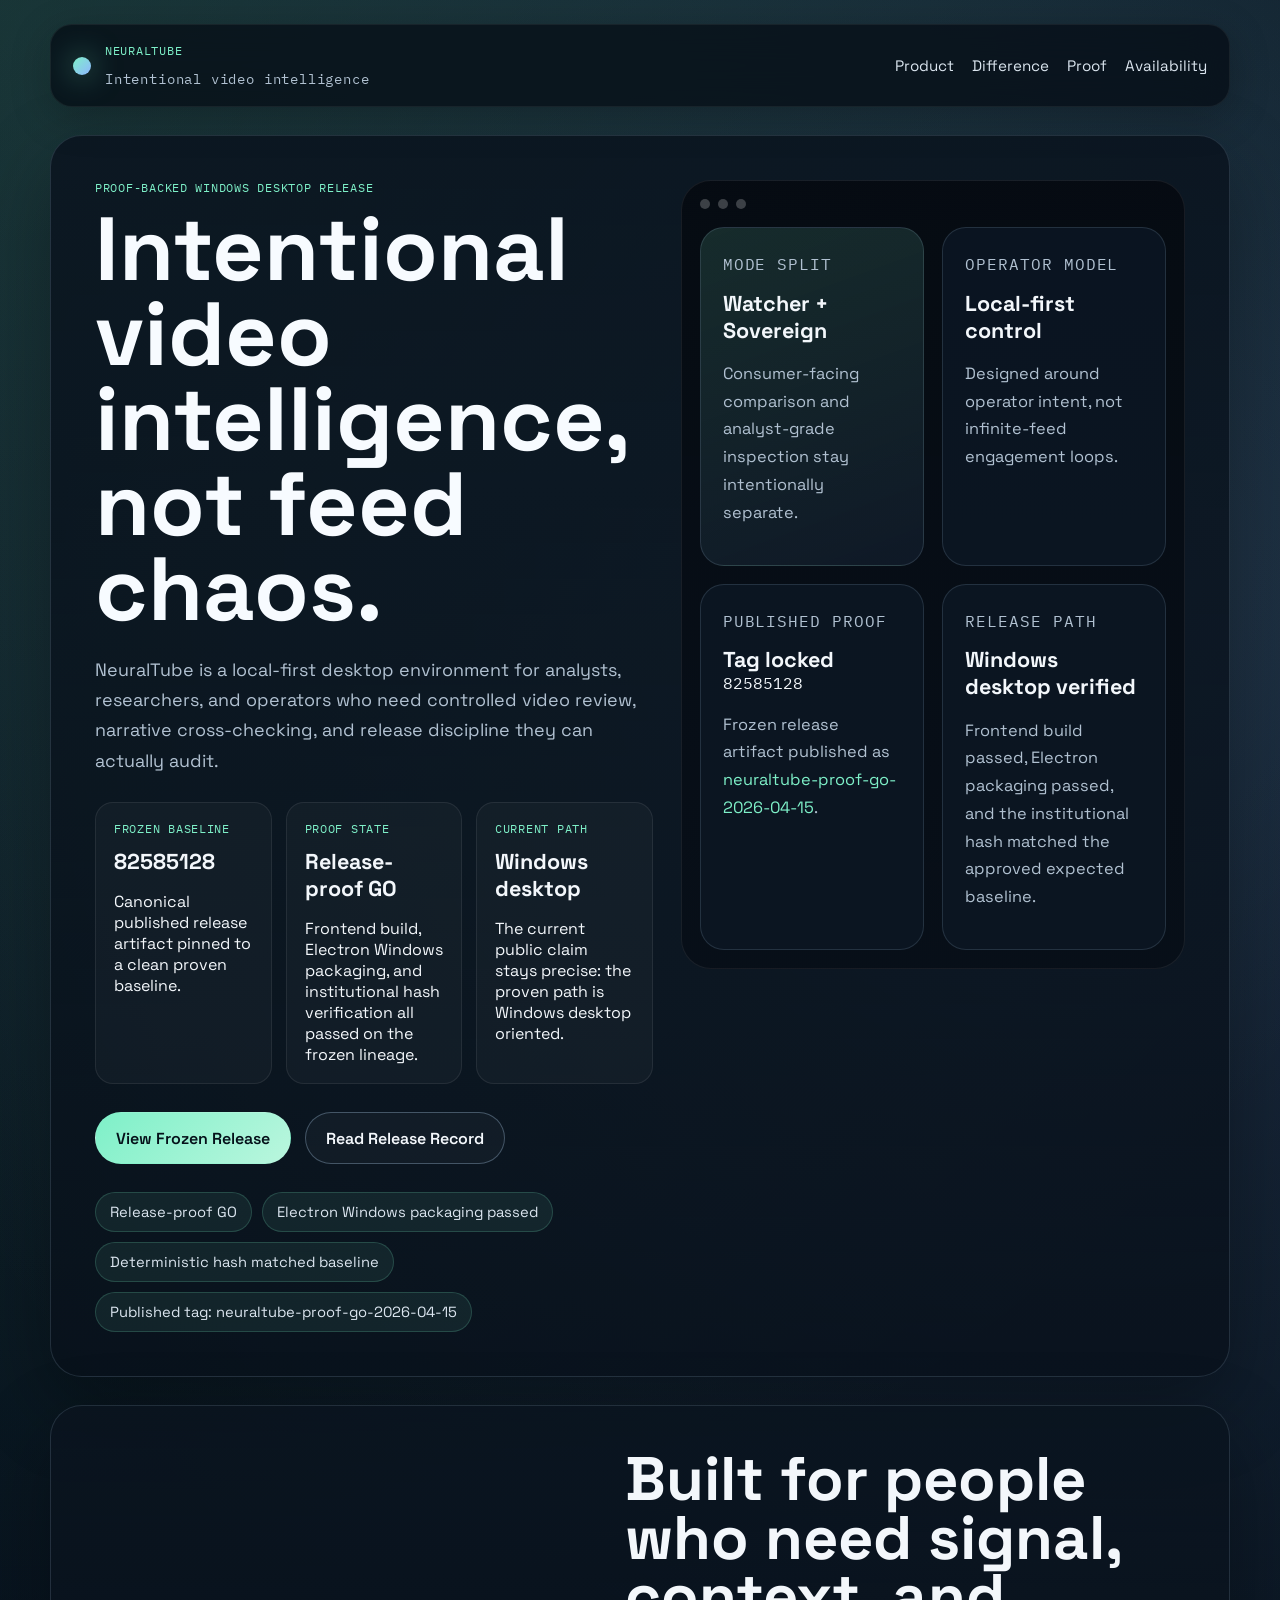
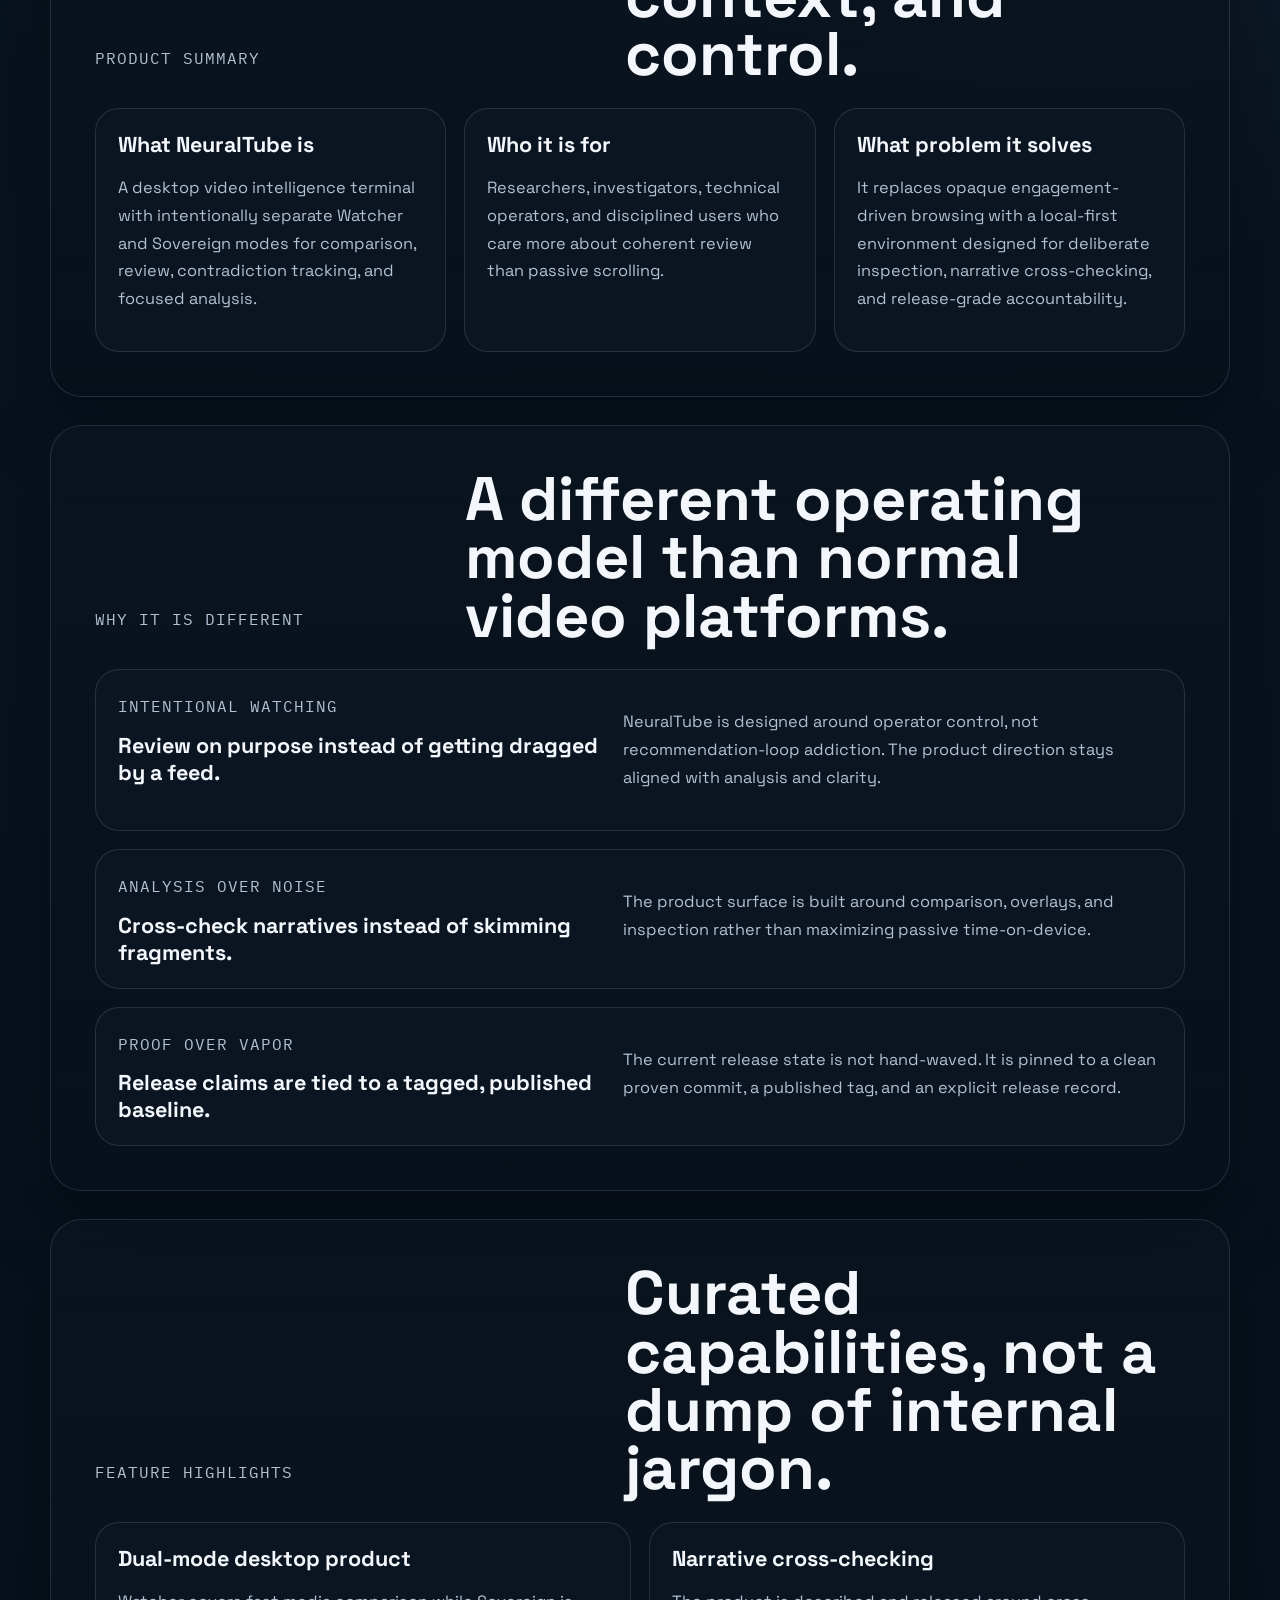
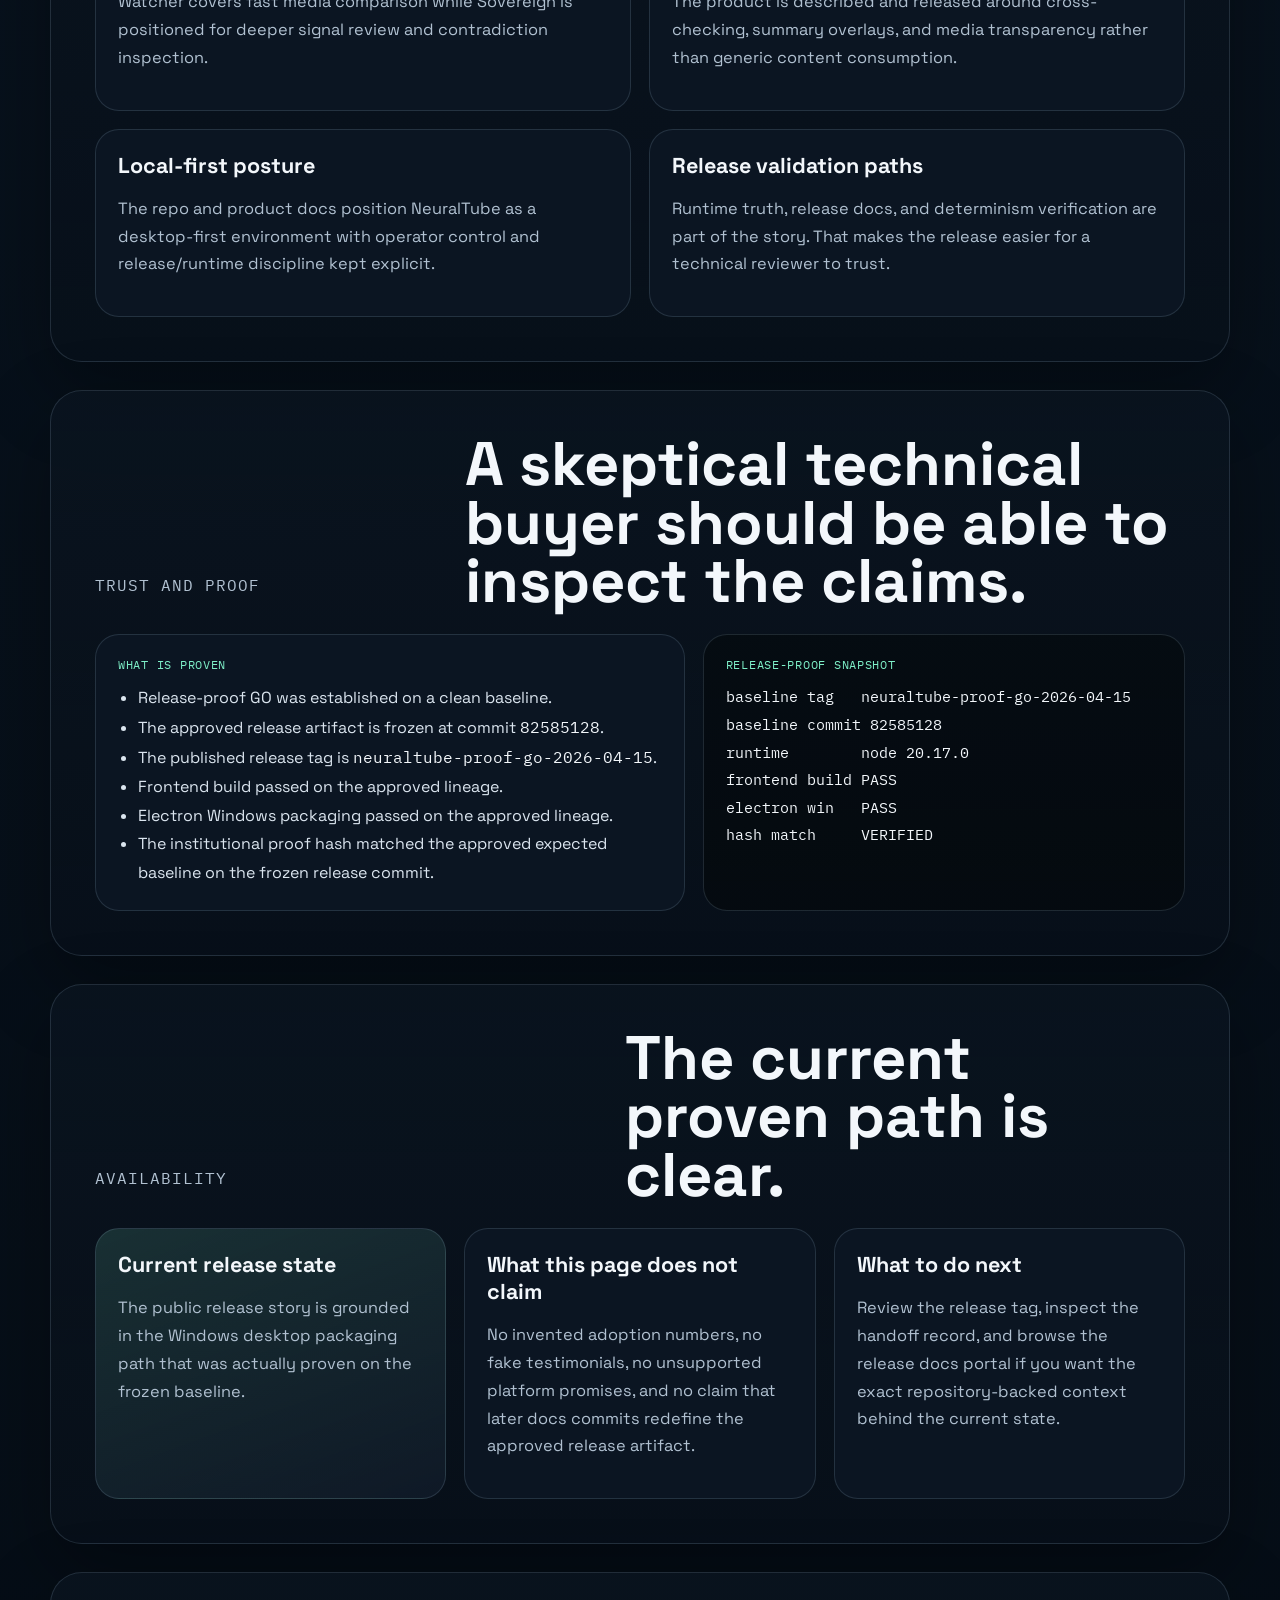
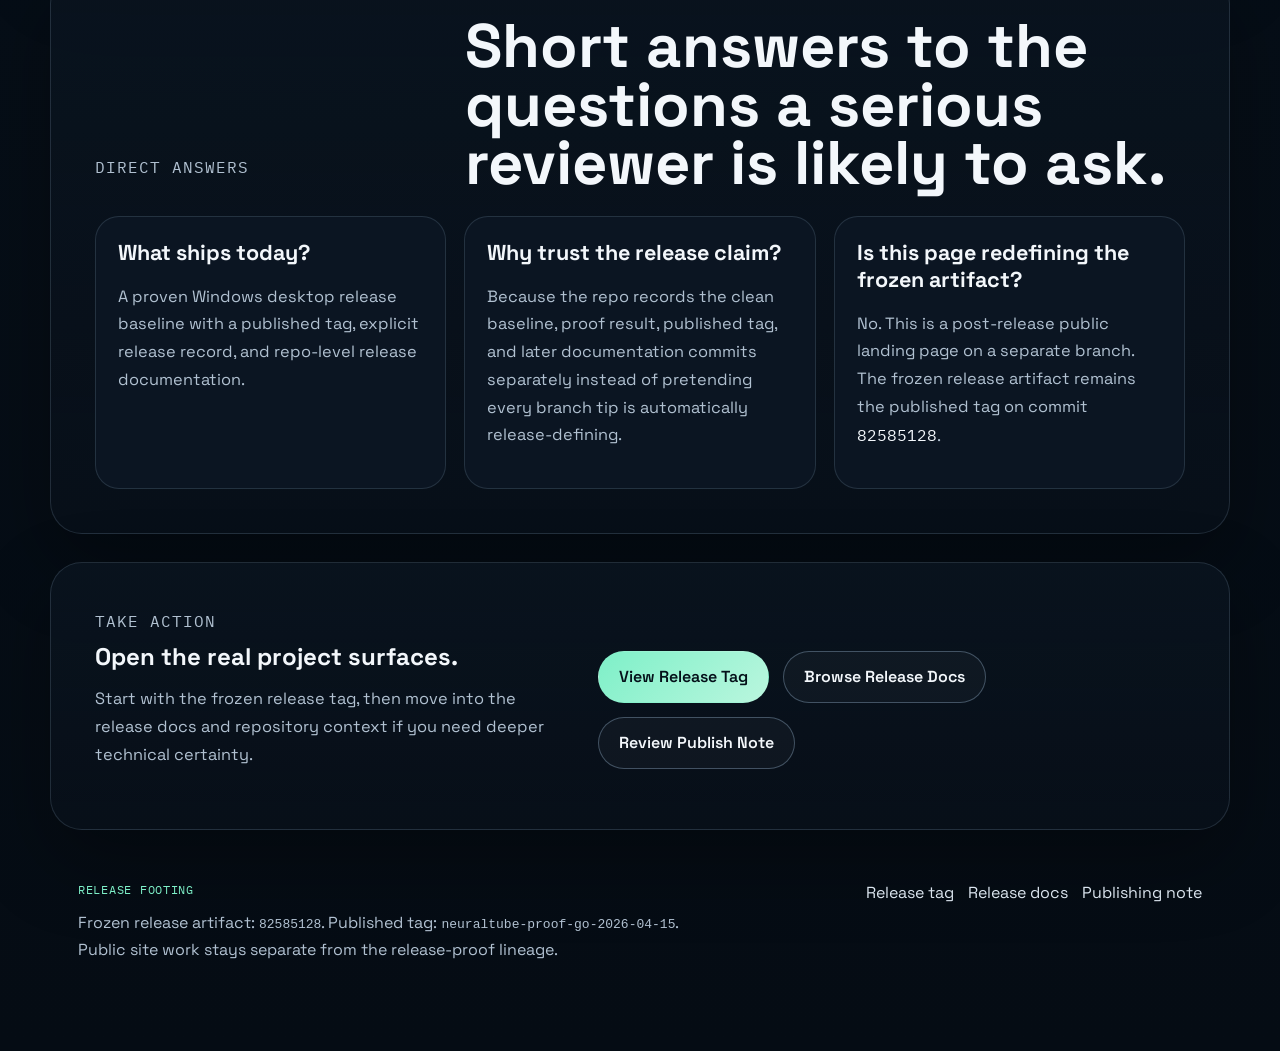
==== index.html @ 2c2fdb07 "feat: initial public landing page — NeuralTube site" ====
<!DOCTYPE html>
<html lang="en">
<head>
  <meta charset="UTF-8">
  <meta name="viewport" content="width=device-width, initial-scale=1.0">
  <title>NeuralTube | Intentional Video Intelligence</title>
  <meta name="description" content="NeuralTube is a proof-backed, local-first desktop environment for intentional video analysis, narrative cross-checking, and release discipline you can audit.">
  <meta name="theme-color" content="#08131f">
  <meta property="og:title" content="NeuralTube | Intentional Video Intelligence">
  <meta property="og:description" content="A proof-backed, local-first desktop environment for controlled video review, narrative cross-checking, and audited release discipline.">
  <meta property="og:type" content="website">
  <meta property="og:url" content="https://z3r0dayzion-install.github.io/neuraltube-site/">
  <link rel="canonical" href="https://z3r0dayzion-install.github.io/neuraltube-site/">
  <link rel="icon" href="assets/neuraltube.ico" sizes="any">
  <link rel="preconnect" href="https://fonts.googleapis.com">
  <link rel="preconnect" href="https://fonts.gstatic.com" crossorigin>
  <link href="https://fonts.googleapis.com/css2?family=IBM+Plex+Mono:wght@400;500;600&family=Space+Grotesk:wght@400;500;700&display=swap" rel="stylesheet">
  <link rel="stylesheet" href="styles/landing.css">
</head>
<body>
  <a class="skip-link" href="#main">Skip to content</a>
  <div class="site-shell">
    <header class="site-header">
      <div class="brand-lockup">
        <span class="brand-mark" aria-hidden="true"></span>
        <div>
          <p class="eyebrow">NeuralTube</p>
          <p class="brand-subline">Intentional video intelligence</p>
        </div>
      </div>
      <nav class="site-nav" aria-label="Primary">
        <a href="#product">Product</a>
        <a href="#difference">Difference</a>
        <a href="#proof">Proof</a>
        <a href="#availability">Availability</a>
      </nav>
    </header>

    <main id="main">
      <section class="hero reveal">
        <div class="hero-copy">
          <p class="eyebrow">Proof-backed Windows desktop release</p>
          <h1>Intentional video intelligence, not feed chaos.</h1>
          <p class="hero-text">
            NeuralTube is a local-first desktop environment for analysts, researchers, and operators who need controlled video review, narrative cross-checking, and release discipline they can actually audit.
          </p>
          <div class="hero-metrics" aria-label="Release baseline summary">
            <article class="metric-card">
              <p class="card-label">Frozen baseline</p>
              <h2>82585128</h2>
              <p>Canonical published release artifact pinned to a clean proven baseline.</p>
            </article>
            <article class="metric-card">
              <p class="card-label">Proof state</p>
              <h2>Release-proof GO</h2>
              <p>Frontend build, Electron Windows packaging, and institutional hash verification all passed on the frozen lineage.</p>
            </article>
            <article class="metric-card">
              <p class="card-label">Current path</p>
              <h2>Windows desktop</h2>
              <p>The current public claim stays precise: the proven path is Windows desktop oriented.</p>
            </article>
          </div>
          <div class="hero-actions">
            <a class="button button-primary" href="release-record.html#artifact">View Frozen Release</a>
            <a class="button button-secondary" href="release-record.html">Read Release Record</a>
          </div>
          <ul class="trust-strip" aria-label="Release proof highlights">
            <li>Release-proof GO</li>
            <li>Electron Windows packaging passed</li>
            <li>Deterministic hash matched baseline</li>
            <li>Published tag: neuraltube-proof-go-2026-04-15</li>
          </ul>
        </div>

        <div class="hero-panel" aria-label="Product and proof snapshot">
          <div class="panel-window">
            <div class="panel-toolbar" aria-hidden="true">
              <span></span>
              <span></span>
              <span></span>
            </div>
            <div class="panel-grid">
              <article class="signal-card signal-card-accent">
                <p class="card-label">Mode split</p>
                <h2>Watcher + Sovereign</h2>
                <p>Consumer-facing comparison and analyst-grade inspection stay intentionally separate.</p>
              </article>
              <article class="signal-card">
                <p class="card-label">Operator model</p>
                <h2>Local-first control</h2>
                <p>Designed around operator intent, not infinite-feed engagement loops.</p>
              </article>
              <article class="signal-card proof-card">
                <p class="card-label">Published proof</p>
                <h2>Tag locked</h2>
                <code>82585128</code>
                <p>Frozen release artifact published as <span>neuraltube-proof-go-2026-04-15</span>.</p>
              </article>
              <article class="signal-card">
                <p class="card-label">Release path</p>
                <h2>Windows desktop verified</h2>
                <p>Frontend build passed, Electron packaging passed, and the institutional hash matched the approved expected baseline.</p>
              </article>
            </div>
          </div>
        </div>
      </section>

      <section id="product" class="section reveal">
        <div class="section-heading">
          <p class="eyebrow">Product summary</p>
          <h2>Built for people who need signal, context, and control.</h2>
        </div>
        <div class="three-up">
          <article class="info-card">
            <h3>What NeuralTube is</h3>
            <p>A desktop video intelligence terminal with intentionally separate Watcher and Sovereign modes for comparison, review, contradiction tracking, and focused analysis.</p>
          </article>
          <article class="info-card">
            <h3>Who it is for</h3>
            <p>Researchers, investigators, technical operators, and disciplined users who care more about coherent review than passive scrolling.</p>
          </article>
          <article class="info-card">
            <h3>What problem it solves</h3>
            <p>It replaces opaque engagement-driven browsing with a local-first environment designed for deliberate inspection, narrative cross-checking, and release-grade accountability.</p>
          </article>
        </div>
      </section>

      <section id="difference" class="section contrast-section reveal">
        <div class="section-heading narrow">
          <p class="eyebrow">Why it is different</p>
          <h2>A different operating model than normal video platforms.</h2>
        </div>
        <div class="contrast-list">
          <article class="contrast-row">
            <div>
              <p class="contrast-kicker">Intentional watching</p>
              <h3>Review on purpose instead of getting dragged by a feed.</h3>
            </div>
            <p>NeuralTube is designed around operator control, not recommendation-loop addiction. The product direction stays aligned with analysis and clarity.</p>
          </article>
          <article class="contrast-row">
            <div>
              <p class="contrast-kicker">Analysis over noise</p>
              <h3>Cross-check narratives instead of skimming fragments.</h3>
            </div>
            <p>The product surface is built around comparison, overlays, and inspection rather than maximizing passive time-on-device.</p>
          </article>
          <article class="contrast-row">
            <div>
              <p class="contrast-kicker">Proof over vapor</p>
              <h3>Release claims are tied to a tagged, published baseline.</h3>
            </div>
            <p>The current release state is not hand-waved. It is pinned to a clean proven commit, a published tag, and an explicit release record.</p>
          </article>
        </div>
      </section>

      <section class="section reveal">
        <div class="section-heading">
          <p class="eyebrow">Feature highlights</p>
          <h2>Curated capabilities, not a dump of internal jargon.</h2>
        </div>
        <div class="feature-grid">
          <article class="feature-card">
            <h3>Dual-mode desktop product</h3>
            <p>Watcher covers fast media comparison while Sovereign is positioned for deeper signal review and contradiction inspection.</p>
          </article>
          <article class="feature-card">
            <h3>Narrative cross-checking</h3>
            <p>The product is described and released around cross-checking, summary overlays, and media transparency rather than generic content consumption.</p>
          </article>
          <article class="feature-card">
            <h3>Local-first posture</h3>
            <p>The repo and product docs position NeuralTube as a desktop-first environment with operator control and release/runtime discipline kept explicit.</p>
          </article>
          <article class="feature-card">
            <h3>Release validation paths</h3>
            <p>Runtime truth, release docs, and determinism verification are part of the story. That makes the release easier for a technical reviewer to trust.</p>
          </article>
        </div>
      </section>

      <section id="proof" class="section proof-section reveal">
        <div class="section-heading narrow">
          <p class="eyebrow">Trust and proof</p>
          <h2>A skeptical technical buyer should be able to inspect the claims.</h2>
        </div>
        <div class="proof-layout">
          <article class="proof-panel">
            <p class="card-label">What is proven</p>
            <ul class="proof-list">
              <li>Release-proof GO was established on a clean baseline.</li>
              <li>The approved release artifact is frozen at commit <code>82585128</code>.</li>
              <li>The published release tag is <code>neuraltube-proof-go-2026-04-15</code>.</li>
              <li>Frontend build passed on the approved lineage.</li>
              <li>Electron Windows packaging passed on the approved lineage.</li>
              <li>The institutional proof hash matched the approved expected baseline on the frozen release commit.</li>
            </ul>
          </article>
          <article class="proof-terminal" aria-label="Proof summary terminal">
            <p class="terminal-title">release-proof snapshot</p>
            <pre><code>baseline tag   neuraltube-proof-go-2026-04-15
baseline commit 82585128
runtime        node 20.17.0
frontend build PASS
electron win   PASS
hash match     VERIFIED</code></pre>
          </article>
        </div>
      </section>

      <section id="availability" class="section availability-section reveal">
        <div class="section-heading">
          <p class="eyebrow">Availability</p>
          <h2>The current proven path is clear.</h2>
        </div>
        <div class="availability-grid">
          <article class="availability-card availability-card-primary">
            <h3>Current release state</h3>
            <p>The public release story is grounded in the Windows desktop packaging path that was actually proven on the frozen baseline.</p>
          </article>
          <article class="availability-card">
            <h3>What this page does not claim</h3>
            <p>No invented adoption numbers, no fake testimonials, no unsupported platform promises, and no claim that later docs commits redefine the approved release artifact.</p>
          </article>
          <article class="availability-card">
            <h3>What to do next</h3>
            <p>Review the release tag, inspect the handoff record, and browse the release docs portal if you want the exact repository-backed context behind the current state.</p>
          </article>
        </div>
      </section>

      <section class="section faq-section reveal">
        <div class="section-heading narrow">
          <p class="eyebrow">Direct answers</p>
          <h2>Short answers to the questions a serious reviewer is likely to ask.</h2>
        </div>
        <div class="faq-list">
          <article class="faq-item">
            <h3>What ships today?</h3>
            <p>A proven Windows desktop release baseline with a published tag, explicit release record, and repo-level release documentation.</p>
          </article>
          <article class="faq-item">
            <h3>Why trust the release claim?</h3>
            <p>Because the repo records the clean baseline, proof result, published tag, and later documentation commits separately instead of pretending every branch tip is automatically release-defining.</p>
          </article>
          <article class="faq-item">
            <h3>Is this page redefining the frozen artifact?</h3>
            <p>No. This is a post-release public landing page on a separate branch. The frozen release artifact remains the published tag on commit <code>82585128</code>.</p>
          </article>
        </div>
      </section>

      <section class="section cta-section reveal">
        <div>
          <p class="eyebrow">Take action</p>
          <h2>Open the real project surfaces.</h2>
          <p>Start with the frozen release tag, then move into the release docs and repository context if you need deeper technical certainty.</p>
        </div>
        <div class="cta-actions">
          <a class="button button-primary" href="release-record.html#tag">View Release Tag</a>
          <a class="button button-secondary" href="release-portal.html">Browse Release Docs</a>
            <a class="button button-secondary" href="PUBLISHING.md">Review Publish Note</a>
        </div>
      </section>
    </main>

    <footer class="page-footer reveal">
      <div>
        <p class="eyebrow">Release footing</p>
        <p class="footer-copy">Frozen release artifact: <code>82585128</code>. Published tag: <code>neuraltube-proof-go-2026-04-15</code>. Public site work stays separate from the release-proof lineage.</p>
      </div>
      <div class="footer-links" aria-label="Footer links">
        <a href="release-record.html#tag">Release tag</a>
        <a href="release-portal.html">Release docs</a>
          <a href="PUBLISHING.md">Publishing note</a>
      </div>
    </footer>
  </div>

  <script src="scripts/landing.js"></script>
</body>
</html>
---- styles/landing.css ----
:root {
  color-scheme: dark;
  --bg: #07111a;
  --bg-elevated: rgba(10, 20, 31, 0.78);
  --bg-strong: #0f1b29;
  --card: rgba(12, 23, 36, 0.84);
  --card-strong: rgba(18, 30, 46, 0.94);
  --line: rgba(165, 196, 224, 0.16);
  --line-strong: rgba(165, 196, 224, 0.34);
  --text: #f3f7fb;
  --muted: #b1c1d1;
  --soft: #dbe5ef;
  --accent: #7ef0c8;
  --accent-strong: #8fb6ff;
  --danger: #f7a37f;
  --shadow: 0 30px 80px rgba(0, 0, 0, 0.32);
  --radius-xl: 32px;
  --radius-lg: 24px;
  --radius-md: 18px;
  --content-width: 1180px;
}

* {
  box-sizing: border-box;
}

html {
  scroll-behavior: smooth;
}

body {
  margin: 0;
  min-width: 320px;
  font-family: "Space Grotesk", "Segoe UI", sans-serif;
  background:
    radial-gradient(circle at top left, rgba(126, 240, 200, 0.16), transparent 28%),
    radial-gradient(circle at 85% 10%, rgba(143, 182, 255, 0.18), transparent 24%),
    linear-gradient(180deg, #041019 0%, #08131f 35%, #050c14 100%);
  color: var(--text);
}

a {
  color: inherit;
}

.skip-link {
  position: absolute;
  left: 16px;
  top: -48px;
  z-index: 100;
  padding: 12px 16px;
  border-radius: 12px;
  background: var(--accent);
  color: #031015;
  text-decoration: none;
  transition: top 0.2s ease;
}

.skip-link:focus {
  top: 16px;
}

.site-shell {
  width: min(var(--content-width), calc(100% - 32px));
  margin: 0 auto;
  padding: 24px 0 80px;
}

.site-header {
  position: sticky;
  top: 12px;
  z-index: 20;
  display: flex;
  align-items: center;
  justify-content: space-between;
  gap: 20px;
  margin-bottom: 28px;
  padding: 18px 22px;
  background: rgba(5, 12, 20, 0.72);
  border: 1px solid rgba(255, 255, 255, 0.06);
  border-radius: 22px;
  backdrop-filter: blur(18px);
  box-shadow: 0 10px 40px rgba(0, 0, 0, 0.24);
}

.brand-lockup {
  display: flex;
  align-items: center;
  gap: 14px;
}

.brand-mark {
  width: 18px;
  height: 18px;
  border-radius: 50%;
  background: linear-gradient(135deg, var(--accent), var(--accent-strong));
  box-shadow: 0 0 30px rgba(126, 240, 200, 0.55);
}

.brand-subline,
.eyebrow,
.card-label,
.contrast-kicker,
.terminal-title {
  font-family: "IBM Plex Mono", Consolas, monospace;
  letter-spacing: 0.06em;
}

.eyebrow,
.card-label,
.contrast-kicker,
.terminal-title {
  margin: 0 0 12px;
  font-size: 0.76rem;
  text-transform: uppercase;
  color: var(--accent);
}

.brand-subline {
  margin: 4px 0 0;
  color: var(--muted);
  font-size: 0.85rem;
}

.site-nav {
  display: flex;
  flex-wrap: wrap;
  gap: 18px;
}

.site-nav a {
  color: var(--soft);
  text-decoration: none;
  font-size: 0.95rem;
}

.site-nav a:hover,
.site-nav a:focus-visible,
.button:hover,
.button:focus-visible {
  opacity: 0.92;
}

.hero,
.section {
  margin-bottom: 28px;
  padding: clamp(28px, 4vw, 44px);
  border: 1px solid var(--line);
  border-radius: var(--radius-xl);
  background: linear-gradient(180deg, rgba(10, 20, 31, 0.88), rgba(8, 16, 26, 0.74));
  box-shadow: var(--shadow);
}

.hero {
  display: grid;
  grid-template-columns: 1.05fr 0.95fr;
  gap: 28px;
  align-items: center;
}

.hero h1,
.section h2 {
  margin: 0;
  line-height: 0.95;
}

.hero h1 {
  max-width: 10ch;
  font-size: clamp(3.2rem, 7vw, 6rem);
  color: #f7fbff;
}

.hero-text,
.section-heading p,
.info-card p,
.feature-card p,
.contrast-row p,
.availability-card p,
.faq-item p,
.signal-card p,
.cta-section p {
  color: var(--muted);
  line-height: 1.7;
  font-size: 1.02rem;
}

.hero-text {
  max-width: 58ch;
  margin: 22px 0 0;
  font-size: 1.12rem;
}

.hero-metrics {
  display: grid;
  grid-template-columns: repeat(3, minmax(0, 1fr));
  gap: 14px;
  margin-top: 26px;
}

.metric-card {
  padding: 18px;
  border: 1px solid rgba(255, 255, 255, 0.08);
  border-radius: var(--radius-md);
  background: rgba(255, 255, 255, 0.03);
}

.metric-card h2 {
  margin: 0;
  font-size: 1.35rem;
}

.metric-card p:last-child {
  margin-bottom: 0;
}

.hero-actions,
.cta-actions {
  display: flex;
  flex-wrap: wrap;
  gap: 14px;
  margin-top: 28px;
}

.button {
  display: inline-flex;
  align-items: center;
  justify-content: center;
  min-height: 52px;
  padding: 0 20px;
  border-radius: 999px;
  border: 1px solid transparent;
  font-weight: 600;
  text-decoration: none;
  transition: transform 0.2s ease, opacity 0.2s ease, border-color 0.2s ease;
}

.button:hover,
.button:focus-visible {
  transform: translateY(-1px);
}

.button-primary {
  background: linear-gradient(135deg, var(--accent), #baf6de);
  color: #041019;
}

.button-secondary {
  border-color: var(--line-strong);
  background: rgba(255, 255, 255, 0.03);
  color: var(--text);
}

.trust-strip {
  display: flex;
  flex-wrap: wrap;
  gap: 10px;
  margin: 28px 0 0;
  padding: 0;
  list-style: none;
}

.trust-strip li {
  padding: 10px 14px;
  border: 1px solid rgba(126, 240, 200, 0.18);
  border-radius: 999px;
  background: rgba(126, 240, 200, 0.08);
  color: var(--soft);
  font-size: 0.92rem;
}

.hero-panel {
  align-self: start;
}

.panel-window {
  padding: 18px;
  border: 1px solid rgba(255, 255, 255, 0.07);
  border-radius: 30px;
  background: linear-gradient(180deg, rgba(6, 11, 18, 0.96), rgba(8, 15, 24, 0.92));
}

.panel-toolbar {
  display: flex;
  gap: 8px;
  margin-bottom: 18px;
}

.panel-toolbar span {
  width: 10px;
  height: 10px;
  border-radius: 50%;
  background: rgba(255, 255, 255, 0.22);
}

.panel-grid,
.three-up,
.feature-grid,
.availability-grid,
.faq-list {
  display: grid;
  gap: 18px;
}

.panel-grid {
  grid-template-columns: repeat(2, minmax(0, 1fr));
}

.signal-card,
.info-card,
.feature-card,
.availability-card,
.faq-item,
.proof-panel,
.proof-terminal,
.contrast-row {
  padding: 22px;
  border-radius: var(--radius-lg);
  border: 1px solid var(--line);
  background: var(--card);
}

.signal-card-accent,
.availability-card-primary {
  background: linear-gradient(160deg, rgba(126, 240, 200, 0.14), rgba(16, 26, 40, 0.92));
}

.signal-card h2,
.section h3,
.faq-item h3 {
  margin: 0;
  font-size: 1.35rem;
}

.signal-card code,
.proof-terminal code,
.proof-list code,
.faq-item code {
  font-family: "IBM Plex Mono", Consolas, monospace;
  color: var(--text);
}

.proof-card span {
  color: var(--accent);
}

.section-heading {
  display: flex;
  align-items: end;
  justify-content: space-between;
  gap: 18px;
  margin-bottom: 24px;
}

.section-heading h2 {
  max-width: 14ch;
  font-size: clamp(2.1rem, 4.8vw, 4rem);
}

.section-heading.narrow h2 {
  max-width: 18ch;
}

.three-up,
.availability-grid,
.faq-list {
  grid-template-columns: repeat(3, minmax(0, 1fr));
}

.feature-grid {
  grid-template-columns: repeat(2, minmax(0, 1fr));
}

.contrast-list,
.proof-layout {
  display: grid;
  gap: 18px;
}

.contrast-row {
  display: grid;
  grid-template-columns: 0.95fr 1.05fr;
  gap: 18px;
  align-items: start;
}

.proof-layout {
  grid-template-columns: 1.1fr 0.9fr;
}

.proof-list {
  margin: 0;
  padding-left: 20px;
  color: var(--soft);
  line-height: 1.8;
}

.proof-terminal {
  background: linear-gradient(180deg, rgba(5, 12, 18, 0.98), rgba(5, 10, 15, 0.92));
}

.proof-terminal pre {
  margin: 0;
  overflow: auto;
  font-size: 0.94rem;
  line-height: 1.7;
  color: #daf5ea;
}

.cta-section {
  display: grid;
  grid-template-columns: 0.9fr 1.1fr;
  gap: 22px;
  align-items: center;
}

.page-footer {
  display: grid;
  grid-template-columns: 1.15fr 0.85fr;
  gap: 18px;
  padding: 24px 28px 8px;
}

.footer-copy {
  margin: 0;
  color: var(--muted);
  line-height: 1.7;
}

.footer-links {
  display: flex;
  flex-wrap: wrap;
  justify-content: flex-end;
  gap: 14px;
}

.footer-links a {
  color: var(--soft);
  text-decoration: none;
}

.reveal {
  opacity: 0;
  transform: translateY(26px);
  transition: opacity 0.7s ease, transform 0.7s ease;
}

.reveal.is-visible {
  opacity: 1;
  transform: translateY(0);
}

@media (max-width: 1080px) {
  .hero,
  .proof-layout,
  .cta-section,
  .page-footer,
  .contrast-row,
  .section-heading {
    grid-template-columns: 1fr;
  }

  .section-heading {
    align-items: start;
  }

  .section-heading h2,
  .hero h1 {
    max-width: none;
  }
}

@media (max-width: 820px) {
  .site-shell {
    width: min(var(--content-width), calc(100% - 20px));
    padding-top: 12px;
  }

  .site-header {
    position: static;
    flex-direction: column;
    align-items: flex-start;
  }

  .site-nav {
    gap: 14px;
  }

  .panel-grid,
  .hero-metrics,
  .three-up,
  .feature-grid,
  .availability-grid,
  .faq-list {
    grid-template-columns: 1fr;
  }

  .hero,
  .section {
    padding: 24px;
  }

  .hero h1 {
    font-size: clamp(2.7rem, 14vw, 4.5rem);
  }

  .footer-links {
    justify-content: flex-start;
  }
}

@media (prefers-reduced-motion: reduce) {
  html {
    scroll-behavior: auto;
  }

  .reveal,
  .button,
  .skip-link {
    transition: none;
  }

  .reveal {
    opacity: 1;
    transform: none;
  }
}
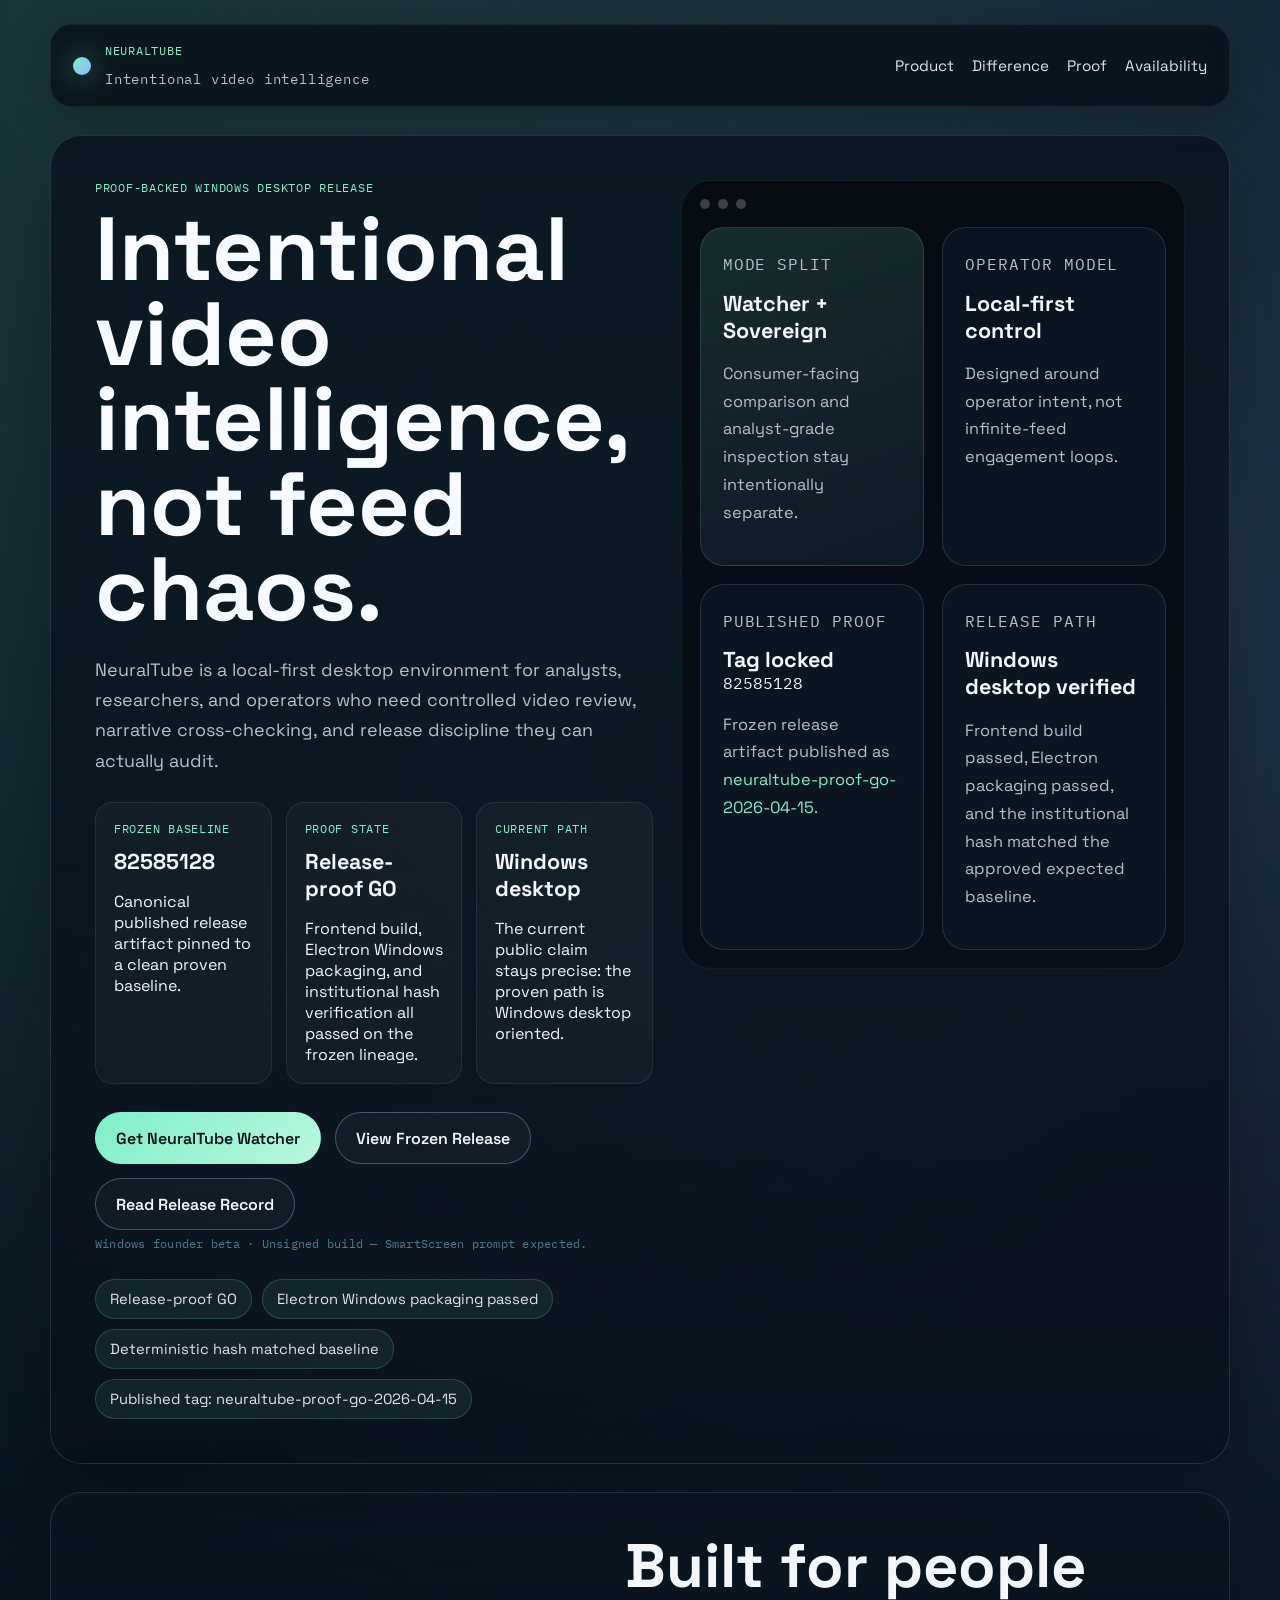
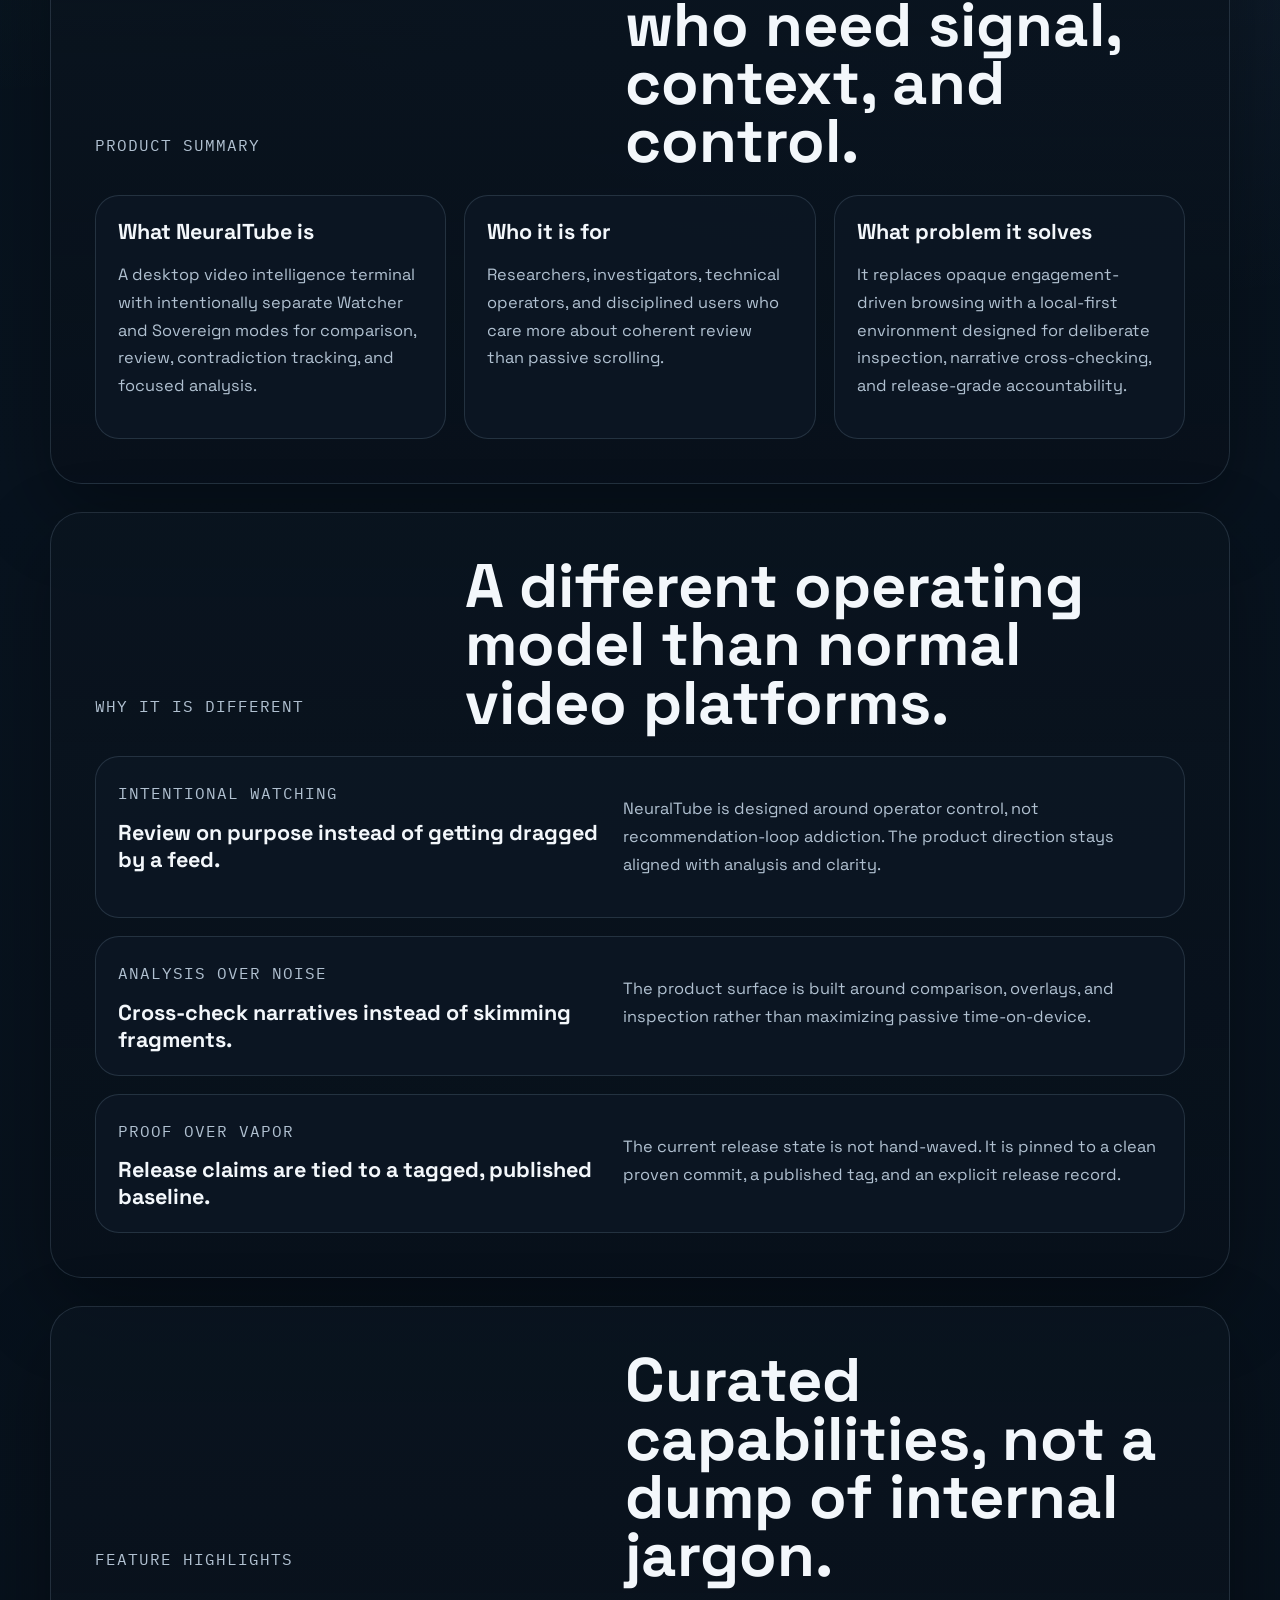
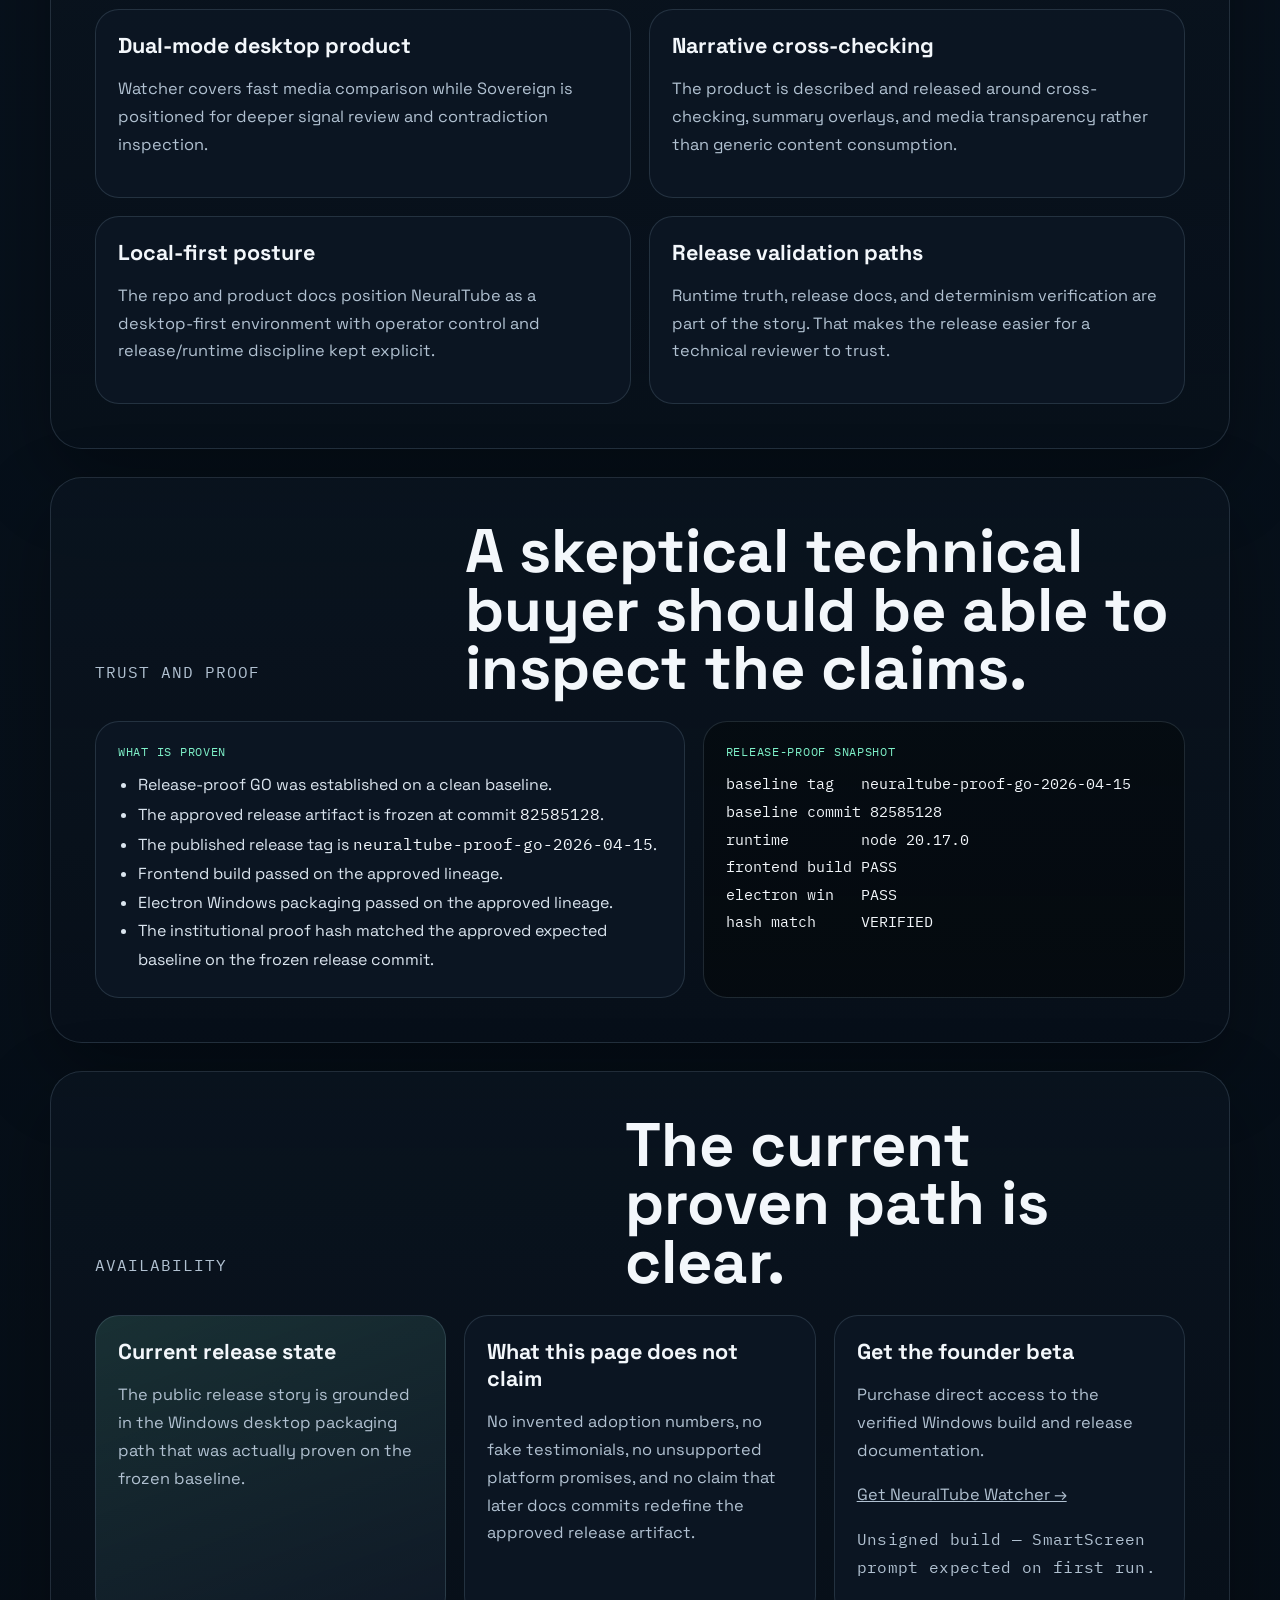
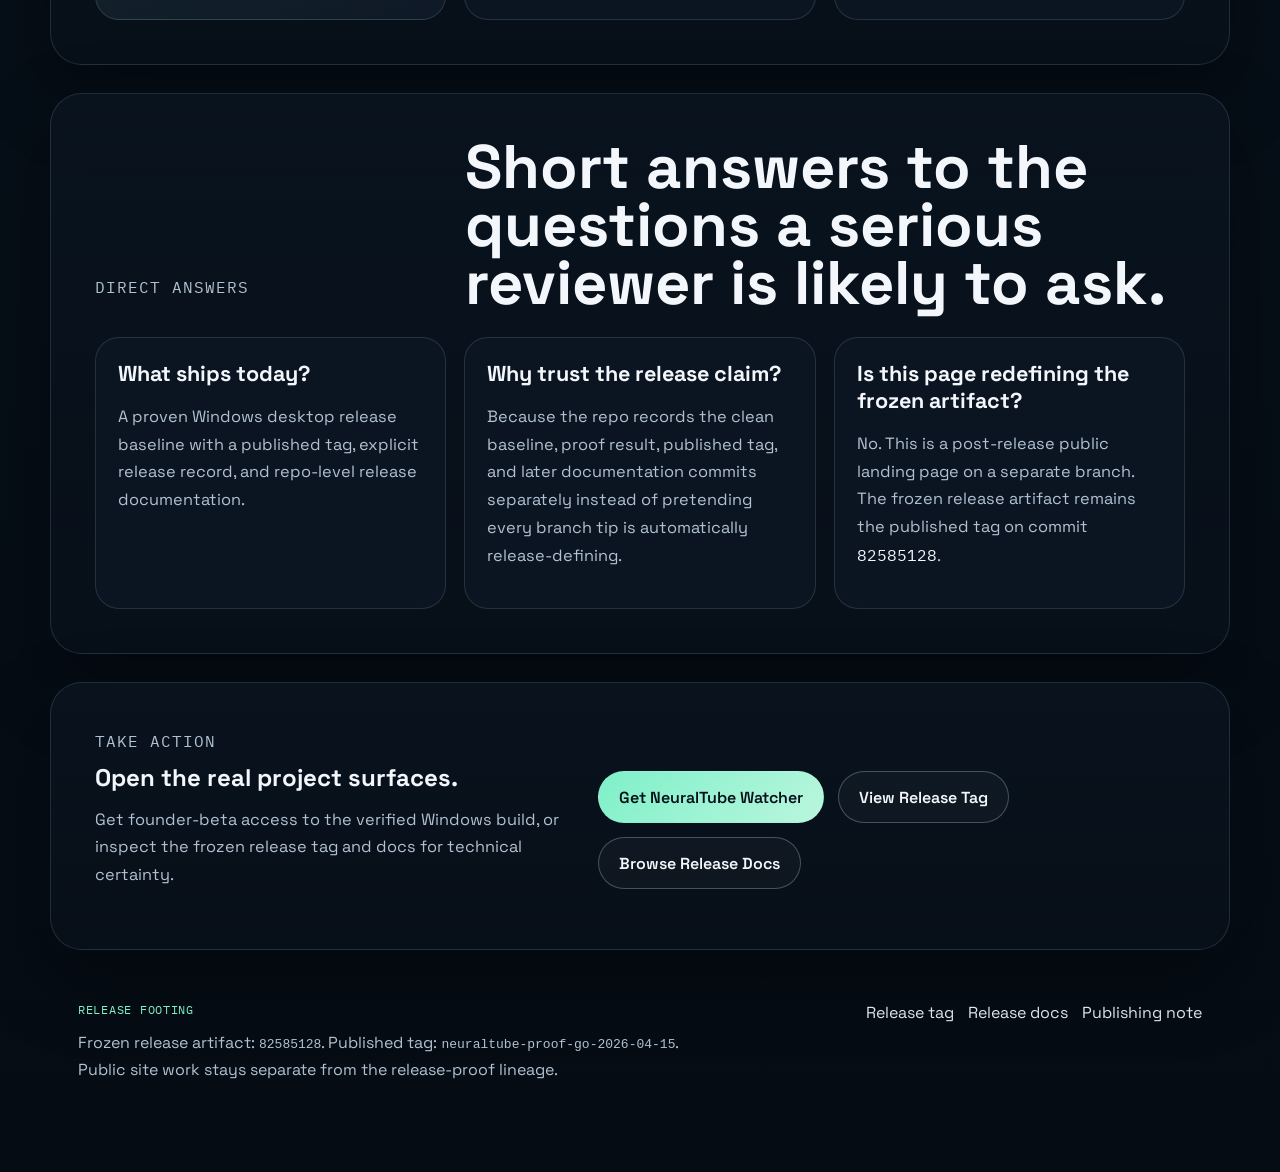
==== commit ff19b3d6: "feat: OG image, Gumroad buy CTA, og:image on all pages" ====
--- a/index.html
+++ b/index.html
@@ -10,6 +10,7 @@
   <meta property="og:description" content="A proof-backed, local-first desktop environment for controlled video review, narrative cross-checking, and audited release discipline.">
   <meta property="og:type" content="website">
   <meta property="og:url" content="https://z3r0dayzion-install.github.io/neuraltube-site/">
+  <meta property="og:image" content="https://z3r0dayzion-install.github.io/neuraltube-site/assets/og-image.png">
   <link rel="canonical" href="https://z3r0dayzion-install.github.io/neuraltube-site/">
   <link rel="icon" href="assets/neuraltube.ico" sizes="any">
   <link rel="preconnect" href="https://fonts.googleapis.com">
@@ -62,9 +63,11 @@
             </article>
           </div>
           <div class="hero-actions">
-            <a class="button button-primary" href="release-record.html#artifact">View Frozen Release</a>
+            <a class="button button-primary" href="https://cashdominion.gumroad.com/l/sgtpxl" rel="noopener noreferrer">Get NeuralTube Watcher</a>
+            <a class="button button-secondary" href="release-record.html#artifact">View Frozen Release</a>
             <a class="button button-secondary" href="release-record.html">Read Release Record</a>
           </div>
+          <p class="cta-caveat">Windows founder beta &middot; Unsigned build &mdash; SmartScreen prompt expected.</p>
           <ul class="trust-strip" aria-label="Release proof highlights">
             <li>Release-proof GO</li>
             <li>Electron Windows packaging passed</li>
@@ -227,8 +230,10 @@
             <p>No invented adoption numbers, no fake testimonials, no unsupported platform promises, and no claim that later docs commits redefine the approved release artifact.</p>
           </article>
           <article class="availability-card">
-            <h3>What to do next</h3>
-            <p>Review the release tag, inspect the handoff record, and browse the release docs portal if you want the exact repository-backed context behind the current state.</p>
+            <h3>Get the founder beta</h3>
+            <p>Purchase direct access to the verified Windows build and release documentation.</p>
+            <p><a href="https://cashdominion.gumroad.com/l/sgtpxl" rel="noopener noreferrer">Get NeuralTube Watcher →</a></p>
+            <p class="cta-caveat">Unsigned build — SmartScreen prompt expected on first run.</p>
           </article>
         </div>
       </section>
@@ -258,12 +263,12 @@
         <div>
           <p class="eyebrow">Take action</p>
           <h2>Open the real project surfaces.</h2>
-          <p>Start with the frozen release tag, then move into the release docs and repository context if you need deeper technical certainty.</p>
+          <p>Get founder-beta access to the verified Windows build, or inspect the frozen release tag and docs for technical certainty.</p>
         </div>
         <div class="cta-actions">
-          <a class="button button-primary" href="release-record.html#tag">View Release Tag</a>
+          <a class="button button-primary" href="https://cashdominion.gumroad.com/l/sgtpxl" rel="noopener noreferrer">Get NeuralTube Watcher</a>
+          <a class="button button-secondary" href="release-record.html#tag">View Release Tag</a>
           <a class="button button-secondary" href="release-portal.html">Browse Release Docs</a>
-            <a class="button button-secondary" href="PUBLISHING.md">Review Publish Note</a>
         </div>
       </section>
     </main>
--- a/styles/landing.css
+++ b/styles/landing.css
@@ -523,4 +523,12 @@
     opacity: 1;
     transform: none;
   }
+}
+
+.cta-caveat {
+  font-size: 0.76rem;
+  color: #4a7a8a;
+  font-family: var(--font-mono, 'IBM Plex Mono', monospace);
+  letter-spacing: 0.02em;
+  margin-top: 6px;
 }
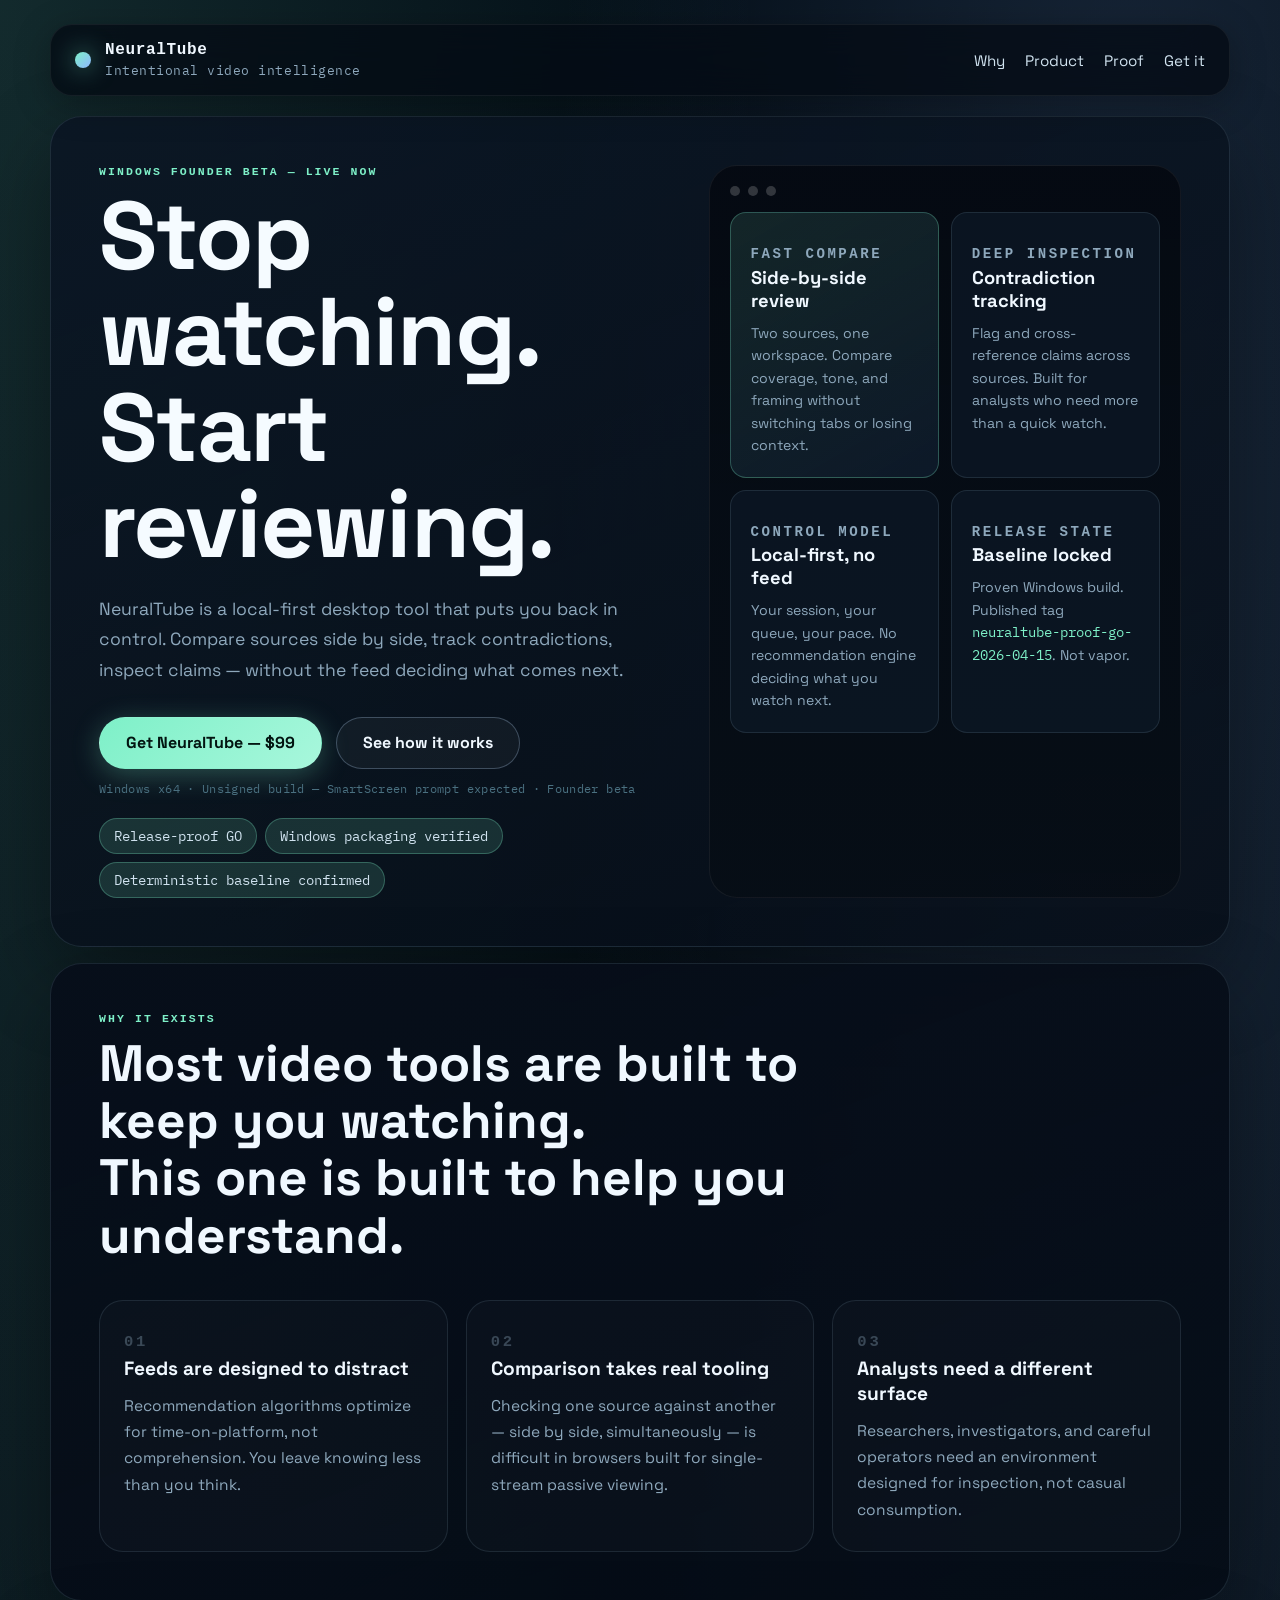
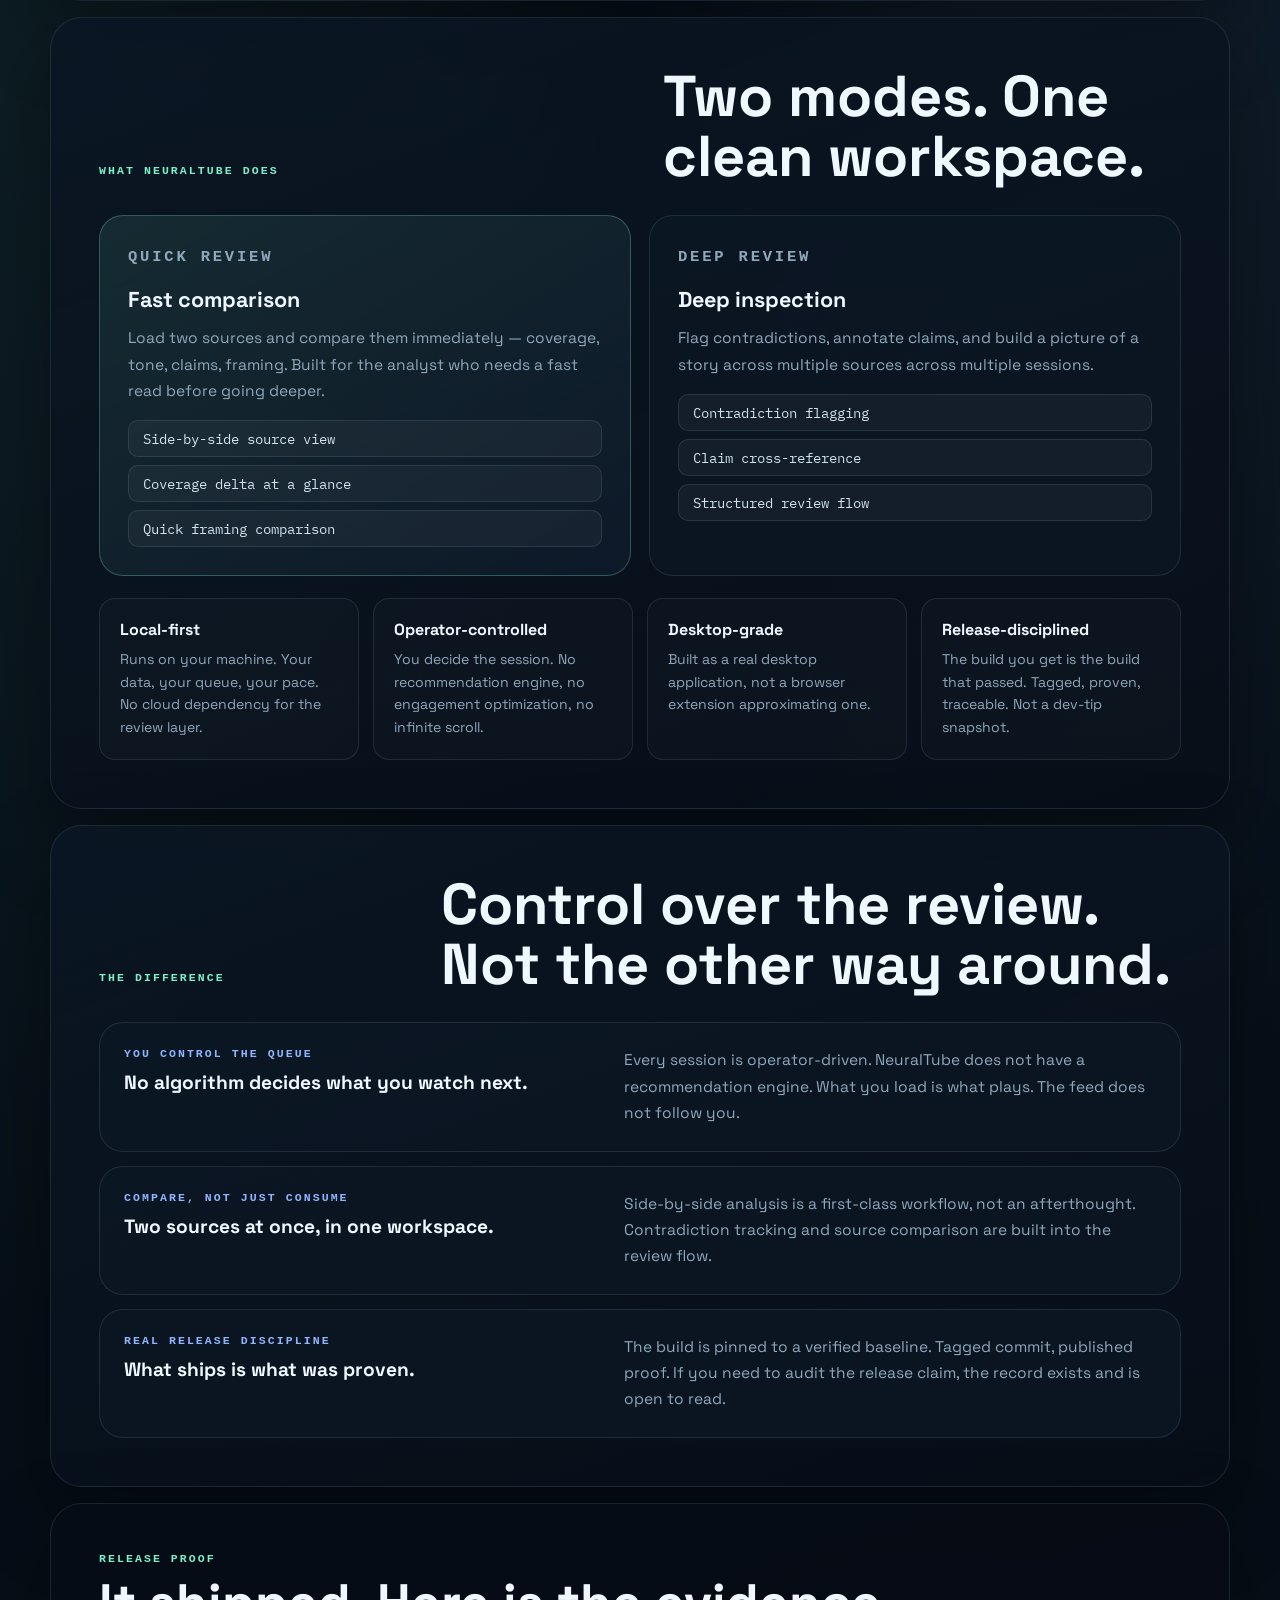
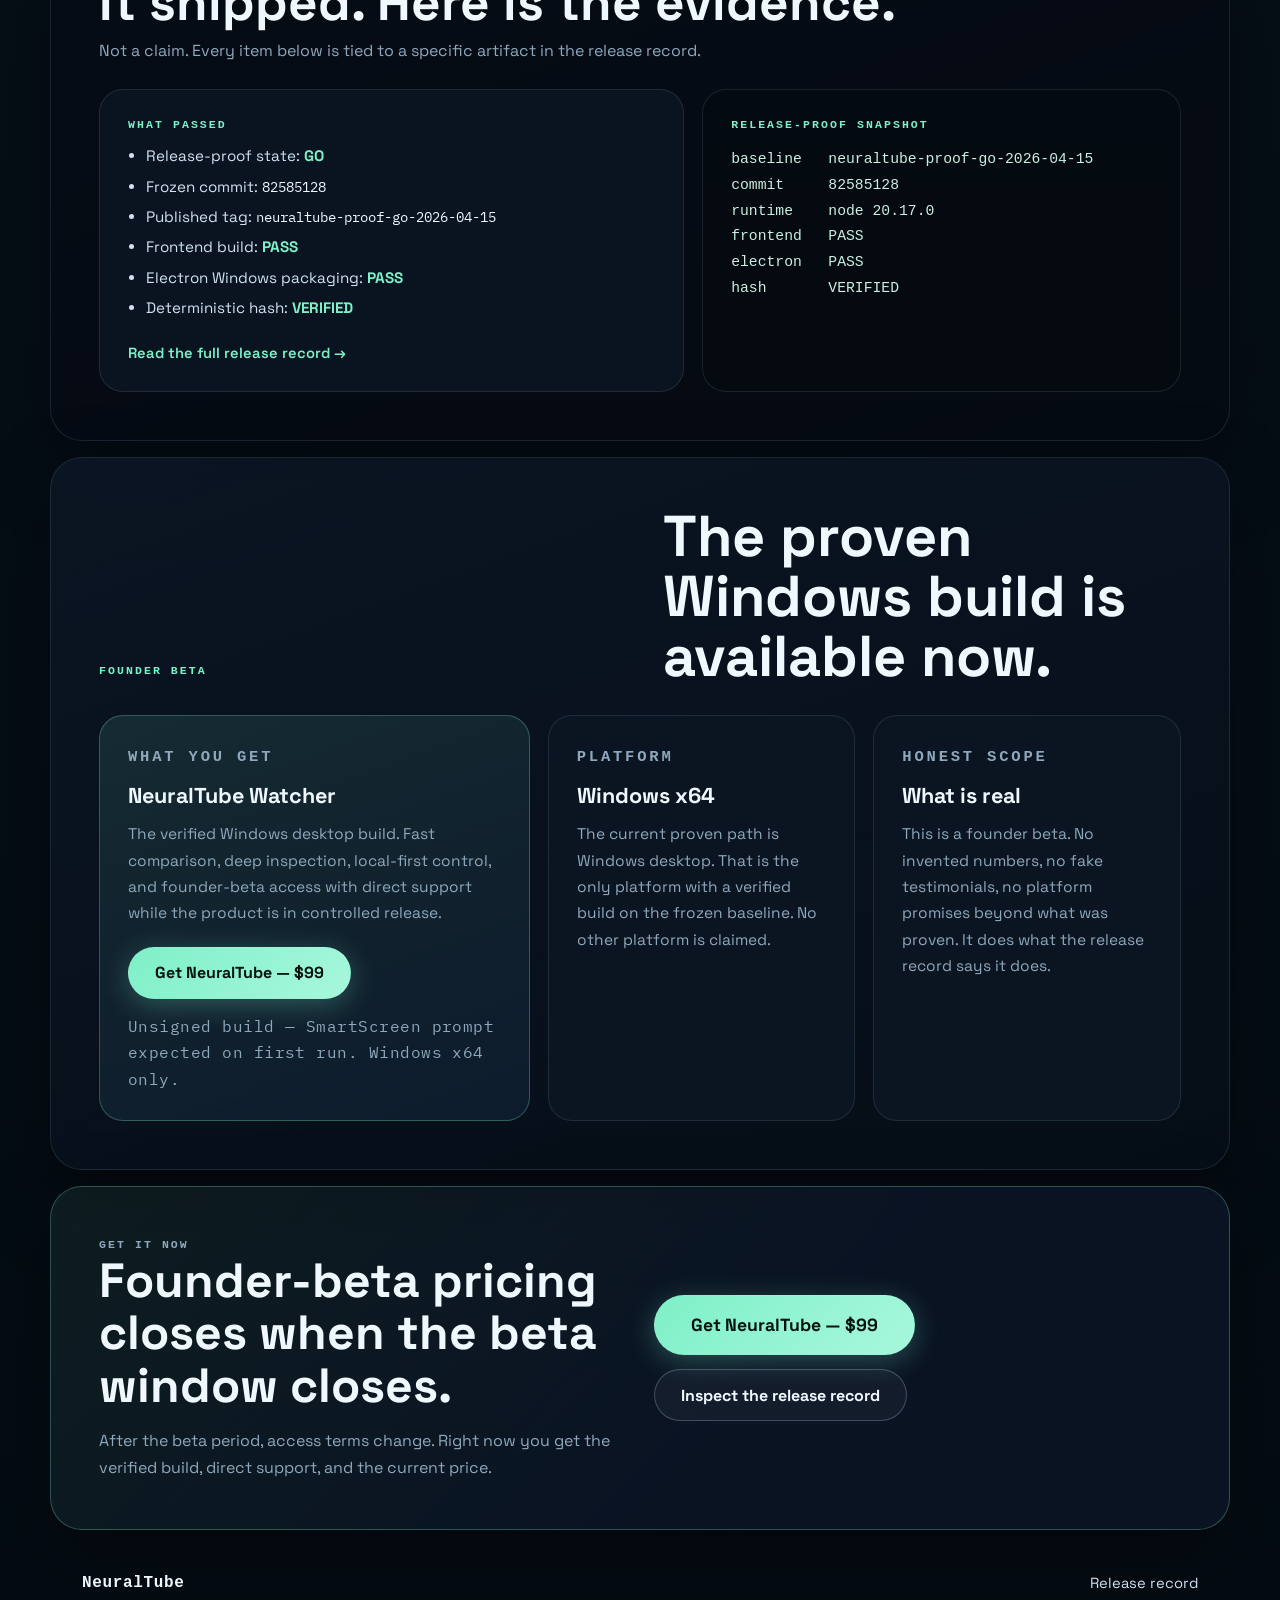
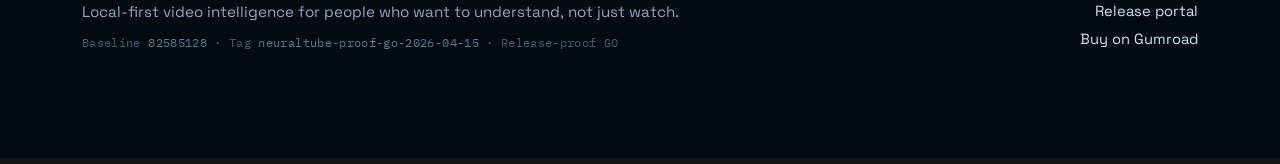
==== commit 9d215dd9: "feat: FIRE PASS — premium conversion redesign - Rebuild hero: dominant headline, product panel right" ====
--- a/index.html
+++ b/index.html
@@ -3,11 +3,11 @@
 <head>
   <meta charset="UTF-8">
   <meta name="viewport" content="width=device-width, initial-scale=1.0">
-  <title>NeuralTube | Intentional Video Intelligence</title>
-  <meta name="description" content="NeuralTube is a proof-backed, local-first desktop environment for intentional video analysis, narrative cross-checking, and release discipline you can audit.">
-  <meta name="theme-color" content="#08131f">
-  <meta property="og:title" content="NeuralTube | Intentional Video Intelligence">
-  <meta property="og:description" content="A proof-backed, local-first desktop environment for controlled video review, narrative cross-checking, and audited release discipline.">
+  <title>NeuralTube — Stop watching. Start reviewing.</title>
+  <meta name="description" content="NeuralTube is a local-first Windows desktop tool for intentional video review — side-by-side comparison, contradiction tracking, and deep inspection without the feed.">
+  <meta name="theme-color" content="#07111a">
+  <meta property="og:title" content="NeuralTube — Stop watching. Start reviewing.">
+  <meta property="og:description" content="Local-first Windows desktop tool for intentional video review. Side-by-side comparison, contradiction tracking, signal over noise.">
   <meta property="og:type" content="website">
   <meta property="og:url" content="https://z3r0dayzion-install.github.io/neuraltube-site/">
   <meta property="og:image" content="https://z3r0dayzion-install.github.io/neuraltube-site/assets/og-image.png">
@@ -25,267 +25,263 @@
       <div class="brand-lockup">
         <span class="brand-mark" aria-hidden="true"></span>
         <div>
-          <p class="eyebrow">NeuralTube</p>
+          <p class="brand-name">NeuralTube</p>
           <p class="brand-subline">Intentional video intelligence</p>
         </div>
       </div>
       <nav class="site-nav" aria-label="Primary">
+        <a href="#why">Why</a>
         <a href="#product">Product</a>
-        <a href="#difference">Difference</a>
         <a href="#proof">Proof</a>
-        <a href="#availability">Availability</a>
+        <a href="#get">Get it</a>
       </nav>
     </header>
 
     <main id="main">
+
+      <!-- HERO -->
       <section class="hero reveal">
         <div class="hero-copy">
-          <p class="eyebrow">Proof-backed Windows desktop release</p>
-          <h1>Intentional video intelligence, not feed chaos.</h1>
-          <p class="hero-text">
-            NeuralTube is a local-first desktop environment for analysts, researchers, and operators who need controlled video review, narrative cross-checking, and release discipline they can actually audit.
-          </p>
-          <div class="hero-metrics" aria-label="Release baseline summary">
-            <article class="metric-card">
-              <p class="card-label">Frozen baseline</p>
-              <h2>82585128</h2>
-              <p>Canonical published release artifact pinned to a clean proven baseline.</p>
-            </article>
-            <article class="metric-card">
-              <p class="card-label">Proof state</p>
-              <h2>Release-proof GO</h2>
-              <p>Frontend build, Electron Windows packaging, and institutional hash verification all passed on the frozen lineage.</p>
-            </article>
-            <article class="metric-card">
-              <p class="card-label">Current path</p>
-              <h2>Windows desktop</h2>
-              <p>The current public claim stays precise: the proven path is Windows desktop oriented.</p>
-            </article>
+          <p class="eyebrow">Windows founder beta — live now</p>
+          <h1>Stop watching.<br>Start reviewing.</h1>
+          <p class="hero-text">NeuralTube is a local-first desktop tool that puts you back in control. Compare sources side by side, track contradictions, inspect claims — without the feed deciding what comes next.</p>
+          <div class="hero-actions">
+            <a class="button button-primary" href="https://cashdominion.gumroad.com/l/sgtpxl" rel="noopener noreferrer">Get NeuralTube — $99</a>
+            <a class="button button-secondary" href="#why">See how it works</a>
           </div>
-          <div class="hero-actions">
-            <a class="button button-primary" href="https://cashdominion.gumroad.com/l/sgtpxl" rel="noopener noreferrer">Get NeuralTube Watcher</a>
-            <a class="button button-secondary" href="release-record.html#artifact">View Frozen Release</a>
-            <a class="button button-secondary" href="release-record.html">Read Release Record</a>
-          </div>
-          <p class="cta-caveat">Windows founder beta &middot; Unsigned build &mdash; SmartScreen prompt expected.</p>
+          <p class="cta-caveat">Windows x64 &middot; Unsigned build — SmartScreen prompt expected &middot; Founder beta</p>
           <ul class="trust-strip" aria-label="Release proof highlights">
             <li>Release-proof GO</li>
-            <li>Electron Windows packaging passed</li>
-            <li>Deterministic hash matched baseline</li>
-            <li>Published tag: neuraltube-proof-go-2026-04-15</li>
+            <li>Windows packaging verified</li>
+            <li>Deterministic baseline confirmed</li>
           </ul>
         </div>
 
-        <div class="hero-panel" aria-label="Product and proof snapshot">
+        <div class="hero-panel" aria-label="Product snapshot">
           <div class="panel-window">
             <div class="panel-toolbar" aria-hidden="true">
-              <span></span>
-              <span></span>
-              <span></span>
+              <span></span><span></span><span></span>
             </div>
             <div class="panel-grid">
               <article class="signal-card signal-card-accent">
-                <p class="card-label">Mode split</p>
-                <h2>Watcher + Sovereign</h2>
-                <p>Consumer-facing comparison and analyst-grade inspection stay intentionally separate.</p>
+                <p class="card-label">Fast compare</p>
+                <h2>Side-by-side review</h2>
+                <p>Two sources, one workspace. Compare coverage, tone, and framing without switching tabs or losing context.</p>
               </article>
               <article class="signal-card">
-                <p class="card-label">Operator model</p>
-                <h2>Local-first control</h2>
-                <p>Designed around operator intent, not infinite-feed engagement loops.</p>
+                <p class="card-label">Deep inspection</p>
+                <h2>Contradiction tracking</h2>
+                <p>Flag and cross-reference claims across sources. Built for analysts who need more than a quick watch.</p>
+              </article>
+              <article class="signal-card">
+                <p class="card-label">Control model</p>
+                <h2>Local-first, no feed</h2>
+                <p>Your session, your queue, your pace. No recommendation engine deciding what you watch next.</p>
               </article>
               <article class="signal-card proof-card">
-                <p class="card-label">Published proof</p>
-                <h2>Tag locked</h2>
-                <code>82585128</code>
-                <p>Frozen release artifact published as <span>neuraltube-proof-go-2026-04-15</span>.</p>
-              </article>
-              <article class="signal-card">
-                <p class="card-label">Release path</p>
-                <h2>Windows desktop verified</h2>
-                <p>Frontend build passed, Electron packaging passed, and the institutional hash matched the approved expected baseline.</p>
+                <p class="card-label">Release state</p>
+                <h2>Baseline locked</h2>
+                <p>Proven Windows build. Published tag <span>neuraltube-proof-go-2026-04-15</span>. Not vapor.</p>
               </article>
             </div>
           </div>
         </div>
       </section>
 
+      <!-- WHY -->
+      <section id="why" class="section desire-section reveal">
+        <div class="desire-copy">
+          <p class="eyebrow">Why it exists</p>
+          <h2>Most video tools are built to keep you watching.<br>This one is built to help you understand.</h2>
+        </div>
+        <div class="desire-grid">
+          <article class="desire-card">
+            <p class="desire-number">01</p>
+            <h3>Feeds are designed to distract</h3>
+            <p>Recommendation algorithms optimize for time-on-platform, not comprehension. You leave knowing less than you think.</p>
+          </article>
+          <article class="desire-card">
+            <p class="desire-number">02</p>
+            <h3>Comparison takes real tooling</h3>
+            <p>Checking one source against another — side by side, simultaneously — is difficult in browsers built for single-stream passive viewing.</p>
+          </article>
+          <article class="desire-card">
+            <p class="desire-number">03</p>
+            <h3>Analysts need a different surface</h3>
+            <p>Researchers, investigators, and careful operators need an environment designed for inspection, not casual consumption.</p>
+          </article>
+        </div>
+      </section>
+
+      <!-- PRODUCT -->
       <section id="product" class="section reveal">
         <div class="section-heading">
-          <p class="eyebrow">Product summary</p>
-          <h2>Built for people who need signal, context, and control.</h2>
-        </div>
-        <div class="three-up">
-          <article class="info-card">
-            <h3>What NeuralTube is</h3>
-            <p>A desktop video intelligence terminal with intentionally separate Watcher and Sovereign modes for comparison, review, contradiction tracking, and focused analysis.</p>
-          </article>
-          <article class="info-card">
-            <h3>Who it is for</h3>
-            <p>Researchers, investigators, technical operators, and disciplined users who care more about coherent review than passive scrolling.</p>
-          </article>
-          <article class="info-card">
-            <h3>What problem it solves</h3>
-            <p>It replaces opaque engagement-driven browsing with a local-first environment designed for deliberate inspection, narrative cross-checking, and release-grade accountability.</p>
-          </article>
-        </div>
-      </section>
-
-      <section id="difference" class="section contrast-section reveal">
+          <p class="eyebrow">What NeuralTube does</p>
+          <h2>Two modes. One clean workspace.</h2>
+        </div>
+        <div class="mode-split">
+          <article class="mode-card mode-card-primary">
+            <p class="card-label">Quick review</p>
+            <h3>Fast comparison</h3>
+            <p>Load two sources and compare them immediately — coverage, tone, claims, framing. Built for the analyst who needs a fast read before going deeper.</p>
+            <ul class="mode-list">
+              <li>Side-by-side source view</li>
+              <li>Coverage delta at a glance</li>
+              <li>Quick framing comparison</li>
+            </ul>
+          </article>
+          <article class="mode-card">
+            <p class="card-label">Deep review</p>
+            <h3>Deep inspection</h3>
+            <p>Flag contradictions, annotate claims, and build a picture of a story across multiple sources across multiple sessions.</p>
+            <ul class="mode-list">
+              <li>Contradiction flagging</li>
+              <li>Claim cross-reference</li>
+              <li>Structured review flow</li>
+            </ul>
+          </article>
+        </div>
+        <div class="product-pillars">
+          <article class="pillar">
+            <h4>Local-first</h4>
+            <p>Runs on your machine. Your data, your queue, your pace. No cloud dependency for the review layer.</p>
+          </article>
+          <article class="pillar">
+            <h4>Operator-controlled</h4>
+            <p>You decide the session. No recommendation engine, no engagement optimization, no infinite scroll.</p>
+          </article>
+          <article class="pillar">
+            <h4>Desktop-grade</h4>
+            <p>Built as a real desktop application, not a browser extension approximating one.</p>
+          </article>
+          <article class="pillar">
+            <h4>Release-disciplined</h4>
+            <p>The build you get is the build that passed. Tagged, proven, traceable. Not a dev-tip snapshot.</p>
+          </article>
+        </div>
+      </section>
+
+      <!-- DIFFERENCE -->
+      <section class="section contrast-section reveal">
         <div class="section-heading narrow">
-          <p class="eyebrow">Why it is different</p>
-          <h2>A different operating model than normal video platforms.</h2>
+          <p class="eyebrow">The difference</p>
+          <h2>Control over the review. Not the other way around.</h2>
         </div>
         <div class="contrast-list">
           <article class="contrast-row">
             <div>
-              <p class="contrast-kicker">Intentional watching</p>
-              <h3>Review on purpose instead of getting dragged by a feed.</h3>
-            </div>
-            <p>NeuralTube is designed around operator control, not recommendation-loop addiction. The product direction stays aligned with analysis and clarity.</p>
+              <p class="contrast-kicker">You control the queue</p>
+              <h3>No algorithm decides what you watch next.</h3>
+            </div>
+            <p>Every session is operator-driven. NeuralTube does not have a recommendation engine. What you load is what plays. The feed does not follow you.</p>
           </article>
           <article class="contrast-row">
             <div>
-              <p class="contrast-kicker">Analysis over noise</p>
-              <h3>Cross-check narratives instead of skimming fragments.</h3>
-            </div>
-            <p>The product surface is built around comparison, overlays, and inspection rather than maximizing passive time-on-device.</p>
+              <p class="contrast-kicker">Compare, not just consume</p>
+              <h3>Two sources at once, in one workspace.</h3>
+            </div>
+            <p>Side-by-side analysis is a first-class workflow, not an afterthought. Contradiction tracking and source comparison are built into the review flow.</p>
           </article>
           <article class="contrast-row">
             <div>
-              <p class="contrast-kicker">Proof over vapor</p>
-              <h3>Release claims are tied to a tagged, published baseline.</h3>
-            </div>
-            <p>The current release state is not hand-waved. It is pinned to a clean proven commit, a published tag, and an explicit release record.</p>
-          </article>
-        </div>
-      </section>
-
-      <section class="section reveal">
-        <div class="section-heading">
-          <p class="eyebrow">Feature highlights</p>
-          <h2>Curated capabilities, not a dump of internal jargon.</h2>
-        </div>
-        <div class="feature-grid">
-          <article class="feature-card">
-            <h3>Dual-mode desktop product</h3>
-            <p>Watcher covers fast media comparison while Sovereign is positioned for deeper signal review and contradiction inspection.</p>
-          </article>
-          <article class="feature-card">
-            <h3>Narrative cross-checking</h3>
-            <p>The product is described and released around cross-checking, summary overlays, and media transparency rather than generic content consumption.</p>
-          </article>
-          <article class="feature-card">
-            <h3>Local-first posture</h3>
-            <p>The repo and product docs position NeuralTube as a desktop-first environment with operator control and release/runtime discipline kept explicit.</p>
-          </article>
-          <article class="feature-card">
-            <h3>Release validation paths</h3>
-            <p>Runtime truth, release docs, and determinism verification are part of the story. That makes the release easier for a technical reviewer to trust.</p>
-          </article>
-        </div>
-      </section>
-
+              <p class="contrast-kicker">Real release discipline</p>
+              <h3>What ships is what was proven.</h3>
+            </div>
+            <p>The build is pinned to a verified baseline. Tagged commit, published proof. If you need to audit the release claim, the record exists and is open to read.</p>
+          </article>
+        </div>
+      </section>
+
+      <!-- PROOF -->
       <section id="proof" class="section proof-section reveal">
-        <div class="section-heading narrow">
-          <p class="eyebrow">Trust and proof</p>
-          <h2>A skeptical technical buyer should be able to inspect the claims.</h2>
+        <div class="proof-header">
+          <p class="eyebrow">Release proof</p>
+          <h2>It shipped. Here is the evidence.</h2>
+          <p class="proof-subhead">Not a claim. Every item below is tied to a specific artifact in the release record.</p>
         </div>
         <div class="proof-layout">
           <article class="proof-panel">
-            <p class="card-label">What is proven</p>
+            <p class="card-label">What passed</p>
             <ul class="proof-list">
-              <li>Release-proof GO was established on a clean baseline.</li>
-              <li>The approved release artifact is frozen at commit <code>82585128</code>.</li>
-              <li>The published release tag is <code>neuraltube-proof-go-2026-04-15</code>.</li>
-              <li>Frontend build passed on the approved lineage.</li>
-              <li>Electron Windows packaging passed on the approved lineage.</li>
-              <li>The institutional proof hash matched the approved expected baseline on the frozen release commit.</li>
+              <li>Release-proof state: <strong>GO</strong></li>
+              <li>Frozen commit: <code>82585128</code></li>
+              <li>Published tag: <code>neuraltube-proof-go-2026-04-15</code></li>
+              <li>Frontend build: <strong>PASS</strong></li>
+              <li>Electron Windows packaging: <strong>PASS</strong></li>
+              <li>Deterministic hash: <strong>VERIFIED</strong></li>
             </ul>
-          </article>
-          <article class="proof-terminal" aria-label="Proof summary terminal">
+            <a class="inline-link" href="release-record.html">Read the full release record →</a>
+          </article>
+          <article class="proof-terminal" aria-label="Proof snapshot terminal">
             <p class="terminal-title">release-proof snapshot</p>
-            <pre><code>baseline tag   neuraltube-proof-go-2026-04-15
-baseline commit 82585128
-runtime        node 20.17.0
-frontend build PASS
-electron win   PASS
-hash match     VERIFIED</code></pre>
-          </article>
-        </div>
-      </section>
-
-      <section id="availability" class="section availability-section reveal">
+            <pre><code>baseline   neuraltube-proof-go-2026-04-15
+commit     82585128
+runtime    node 20.17.0
+frontend   PASS
+electron   PASS
+hash       VERIFIED</code></pre>
+          </article>
+        </div>
+      </section>
+
+      <!-- AVAILABILITY -->
+      <section id="get" class="section availability-section reveal">
         <div class="section-heading">
-          <p class="eyebrow">Availability</p>
-          <h2>The current proven path is clear.</h2>
+          <p class="eyebrow">Founder beta</p>
+          <h2>The proven Windows build is available now.</h2>
         </div>
         <div class="availability-grid">
           <article class="availability-card availability-card-primary">
-            <h3>Current release state</h3>
-            <p>The public release story is grounded in the Windows desktop packaging path that was actually proven on the frozen baseline.</p>
+            <p class="card-label">What you get</p>
+            <h3>NeuralTube Watcher</h3>
+            <p>The verified Windows desktop build. Fast comparison, deep inspection, local-first control, and founder-beta access with direct support while the product is in controlled release.</p>
+            <div class="avail-actions">
+              <a class="button button-primary" href="https://cashdominion.gumroad.com/l/sgtpxl" rel="noopener noreferrer">Get NeuralTube — $99</a>
+            </div>
+            <p class="cta-caveat">Unsigned build — SmartScreen prompt expected on first run. Windows x64 only.</p>
           </article>
           <article class="availability-card">
-            <h3>What this page does not claim</h3>
-            <p>No invented adoption numbers, no fake testimonials, no unsupported platform promises, and no claim that later docs commits redefine the approved release artifact.</p>
+            <p class="card-label">Platform</p>
+            <h3>Windows x64</h3>
+            <p>The current proven path is Windows desktop. That is the only platform with a verified build on the frozen baseline. No other platform is claimed.</p>
           </article>
           <article class="availability-card">
-            <h3>Get the founder beta</h3>
-            <p>Purchase direct access to the verified Windows build and release documentation.</p>
-            <p><a href="https://cashdominion.gumroad.com/l/sgtpxl" rel="noopener noreferrer">Get NeuralTube Watcher →</a></p>
-            <p class="cta-caveat">Unsigned build — SmartScreen prompt expected on first run.</p>
-          </article>
-        </div>
-      </section>
-
-      <section class="section faq-section reveal">
-        <div class="section-heading narrow">
-          <p class="eyebrow">Direct answers</p>
-          <h2>Short answers to the questions a serious reviewer is likely to ask.</h2>
-        </div>
-        <div class="faq-list">
-          <article class="faq-item">
-            <h3>What ships today?</h3>
-            <p>A proven Windows desktop release baseline with a published tag, explicit release record, and repo-level release documentation.</p>
-          </article>
-          <article class="faq-item">
-            <h3>Why trust the release claim?</h3>
-            <p>Because the repo records the clean baseline, proof result, published tag, and later documentation commits separately instead of pretending every branch tip is automatically release-defining.</p>
-          </article>
-          <article class="faq-item">
-            <h3>Is this page redefining the frozen artifact?</h3>
-            <p>No. This is a post-release public landing page on a separate branch. The frozen release artifact remains the published tag on commit <code>82585128</code>.</p>
-          </article>
-        </div>
-      </section>
-
-      <section class="section cta-section reveal">
-        <div>
-          <p class="eyebrow">Take action</p>
-          <h2>Open the real project surfaces.</h2>
-          <p>Get founder-beta access to the verified Windows build, or inspect the frozen release tag and docs for technical certainty.</p>
-        </div>
-        <div class="cta-actions">
-          <a class="button button-primary" href="https://cashdominion.gumroad.com/l/sgtpxl" rel="noopener noreferrer">Get NeuralTube Watcher</a>
-          <a class="button button-secondary" href="release-record.html#tag">View Release Tag</a>
-          <a class="button button-secondary" href="release-portal.html">Browse Release Docs</a>
-        </div>
-      </section>
+            <p class="card-label">Honest scope</p>
+            <h3>What is real</h3>
+            <p>This is a founder beta. No invented numbers, no fake testimonials, no platform promises beyond what was proven. It does what the release record says it does.</p>
+          </article>
+        </div>
+      </section>
+
+      <!-- FINAL CTA -->
+      <section class="section final-cta-section reveal">
+        <div class="final-cta-copy">
+          <p class="eyebrow">Get it now</p>
+          <h2>Founder-beta pricing closes when the beta window closes.</h2>
+          <p>After the beta period, access terms change. Right now you get the verified build, direct support, and the current price.</p>
+        </div>
+        <div class="final-cta-actions">
+          <a class="button button-primary button-large" href="https://cashdominion.gumroad.com/l/sgtpxl" rel="noopener noreferrer">Get NeuralTube — $99</a>
+          <a class="button button-secondary" href="release-record.html">Inspect the release record</a>
+        </div>
+      </section>
+
     </main>
 
     <footer class="page-footer reveal">
-      <div>
-        <p class="eyebrow">Release footing</p>
-        <p class="footer-copy">Frozen release artifact: <code>82585128</code>. Published tag: <code>neuraltube-proof-go-2026-04-15</code>. Public site work stays separate from the release-proof lineage.</p>
+      <div class="footer-left">
+        <p class="brand-name footer-brand">NeuralTube</p>
+        <p class="footer-copy">Local-first video intelligence for people who want to understand, not just watch.</p>
+        <p class="footer-baseline">Baseline <code>82585128</code> &middot; Tag <code>neuraltube-proof-go-2026-04-15</code> &middot; Release-proof GO</p>
       </div>
-      <div class="footer-links" aria-label="Footer links">
-        <a href="release-record.html#tag">Release tag</a>
-        <a href="release-portal.html">Release docs</a>
-          <a href="PUBLISHING.md">Publishing note</a>
-      </div>
+      <nav class="footer-links" aria-label="Footer links">
+        <a href="release-record.html">Release record</a>
+        <a href="release-portal.html">Release portal</a>
+        <a href="https://cashdominion.gumroad.com/l/sgtpxl" rel="noopener noreferrer">Buy on Gumroad</a>
+      </nav>
     </footer>
   </div>
 
   <script src="scripts/landing.js"></script>
 </body>
-</html>+</html>
--- a/styles/landing.css
+++ b/styles/landing.css
@@ -1,534 +1,400 @@
+/* ── Design tokens ─────────────────────────────────── */
 :root {
   color-scheme: dark;
-  --bg: #07111a;
-  --bg-elevated: rgba(10, 20, 31, 0.78);
-  --bg-strong: #0f1b29;
-  --card: rgba(12, 23, 36, 0.84);
-  --card-strong: rgba(18, 30, 46, 0.94);
-  --line: rgba(165, 196, 224, 0.16);
-  --line-strong: rgba(165, 196, 224, 0.34);
-  --text: #f3f7fb;
-  --muted: #b1c1d1;
-  --soft: #dbe5ef;
-  --accent: #7ef0c8;
-  --accent-strong: #8fb6ff;
-  --danger: #f7a37f;
-  --shadow: 0 30px 80px rgba(0, 0, 0, 0.32);
-  --radius-xl: 32px;
-  --radius-lg: 24px;
-  --radius-md: 18px;
+  --bg:           #07111a;
+  --bg-elevated:  rgba(10, 20, 31, 0.78);
+  --bg-strong:    #0f1b29;
+  --card:         rgba(12, 23, 36, 0.84);
+  --card-strong:  rgba(18, 30, 46, 0.94);
+  --line:         rgba(165, 196, 224, 0.13);
+  --line-strong:  rgba(165, 196, 224, 0.3);
+  --text:         #f0f8ff;
+  --muted:        #8ea8bc;
+  --soft:         #d0e2ef;
+  --accent:       #7ef0c8;
+  --accent-dim:   rgba(126, 240, 200, 0.14);
+  --accent-line:  rgba(126, 240, 200, 0.28);
+  --blue:         #8fb6ff;
+  --shadow:       0 32px 80px rgba(0, 0, 0, 0.36);
+  --shadow-card:  0 8px 32px rgba(0, 0, 0, 0.28);
+  --radius-xl:    32px;
+  --radius-lg:    24px;
+  --radius-md:    16px;
+  --radius-sm:    10px;
   --content-width: 1180px;
-}
-
-* {
-  box-sizing: border-box;
-}
-
-html {
-  scroll-behavior: smooth;
-}
-
+  --font-sans: "Space Grotesk", "Segoe UI", system-ui, sans-serif;
+  --font-mono: "IBM Plex Mono", Consolas, monospace;
+}
+
+/* ── Reset ─────────────────────────────────────────── */
+*, *::before, *::after { box-sizing: border-box; }
+html { scroll-behavior: smooth; }
 body {
   margin: 0;
   min-width: 320px;
-  font-family: "Space Grotesk", "Segoe UI", sans-serif;
+  font-family: var(--font-sans);
   background:
-    radial-gradient(circle at top left, rgba(126, 240, 200, 0.16), transparent 28%),
-    radial-gradient(circle at 85% 10%, rgba(143, 182, 255, 0.18), transparent 24%),
-    linear-gradient(180deg, #041019 0%, #08131f 35%, #050c14 100%);
+    radial-gradient(ellipse at top left,  rgba(126, 240, 200, 0.13) 0%, transparent 42%),
+    radial-gradient(ellipse at 88% 8%,    rgba(143, 182, 255, 0.15) 0%, transparent 36%),
+    linear-gradient(180deg, #030d16 0%, #07111a 40%, #040b12 100%);
   color: var(--text);
 }
-
-a {
-  color: inherit;
-}
-
+a { color: inherit; }
+
+/* ── Skip link ─────────────────────────────────────── */
 .skip-link {
-  position: absolute;
-  left: 16px;
-  top: -48px;
-  z-index: 100;
-  padding: 12px 16px;
-  border-radius: 12px;
-  background: var(--accent);
-  color: #031015;
-  text-decoration: none;
+  position: absolute; left: 16px; top: -48px; z-index: 100;
+  padding: 12px 16px; border-radius: 12px;
+  background: var(--accent); color: #031015;
+  text-decoration: none; font-weight: 600;
   transition: top 0.2s ease;
 }
-
-.skip-link:focus {
-  top: 16px;
-}
-
+.skip-link:focus { top: 16px; }
+
+/* ── Shell ─────────────────────────────────────────── */
 .site-shell {
   width: min(var(--content-width), calc(100% - 32px));
   margin: 0 auto;
-  padding: 24px 0 80px;
-}
-
+  padding: 24px 0 96px;
+}
+
+/* ── Header ────────────────────────────────────────── */
 .site-header {
-  position: sticky;
-  top: 12px;
-  z-index: 20;
-  display: flex;
-  align-items: center;
-  justify-content: space-between;
-  gap: 20px;
-  margin-bottom: 28px;
-  padding: 18px 22px;
-  background: rgba(5, 12, 20, 0.72);
-  border: 1px solid rgba(255, 255, 255, 0.06);
+  position: sticky; top: 12px; z-index: 20;
+  display: flex; align-items: center; justify-content: space-between; gap: 20px;
+  margin-bottom: 20px; padding: 16px 24px;
+  background: rgba(4, 11, 20, 0.76);
+  border: 1px solid rgba(255,255,255,0.06);
   border-radius: 22px;
-  backdrop-filter: blur(18px);
-  box-shadow: 0 10px 40px rgba(0, 0, 0, 0.24);
-}
-
-.brand-lockup {
-  display: flex;
-  align-items: center;
-  gap: 14px;
-}
-
+  backdrop-filter: blur(20px);
+  box-shadow: 0 8px 36px rgba(0,0,0,0.28);
+}
+.brand-lockup { display: flex; align-items: center; gap: 14px; }
 .brand-mark {
-  width: 18px;
-  height: 18px;
-  border-radius: 50%;
-  background: linear-gradient(135deg, var(--accent), var(--accent-strong));
-  box-shadow: 0 0 30px rgba(126, 240, 200, 0.55);
-}
-
-.brand-subline,
-.eyebrow,
-.card-label,
-.contrast-kicker,
-.terminal-title {
-  font-family: "IBM Plex Mono", Consolas, monospace;
-  letter-spacing: 0.06em;
-}
-
-.eyebrow,
-.card-label,
-.contrast-kicker,
-.terminal-title {
-  margin: 0 0 12px;
-  font-size: 0.76rem;
+  width: 16px; height: 16px; border-radius: 50%; flex-shrink: 0;
+  background: linear-gradient(135deg, var(--accent), var(--blue));
+  box-shadow: 0 0 24px rgba(126,240,200,0.6);
+}
+.brand-name { margin: 0; font-size: 1rem; font-weight: 700; letter-spacing: 0.04em; font-family: var(--font-mono); }
+.brand-subline { margin: 3px 0 0; color: var(--muted); font-size: 0.82rem; font-family: var(--font-mono); letter-spacing: 0.04em; }
+.site-nav { display: flex; flex-wrap: wrap; gap: 20px; }
+.site-nav a { color: var(--soft); text-decoration: none; font-size: 0.95rem; transition: color 0.15s; }
+.site-nav a:hover { color: var(--text); }
+
+/* ── Shared type ───────────────────────────────────── */
+.eyebrow, .card-label, .contrast-kicker, .terminal-title, .desire-number {
+  font-family: var(--font-mono);
+  font-size: 0.72rem;
+  font-weight: 600;
+  letter-spacing: 0.18em;
   text-transform: uppercase;
   color: var(--accent);
-}
-
-.brand-subline {
-  margin: 4px 0 0;
-  color: var(--muted);
-  font-size: 0.85rem;
-}
-
-.site-nav {
-  display: flex;
-  flex-wrap: wrap;
-  gap: 18px;
-}
-
-.site-nav a {
-  color: var(--soft);
-  text-decoration: none;
-  font-size: 0.95rem;
-}
-
-.site-nav a:hover,
-.site-nav a:focus-visible,
-.button:hover,
-.button:focus-visible {
-  opacity: 0.92;
-}
-
-.hero,
-.section {
-  margin-bottom: 28px;
-  padding: clamp(28px, 4vw, 44px);
+  margin: 0 0 10px;
+}
+.desire-number { font-size: 1.3rem; opacity: 0.36; margin-bottom: 16px; }
+
+/* ── Section shell ─────────────────────────────────── */
+.hero, .section {
+  margin-bottom: 16px;
+  padding: clamp(28px, 4vw, 48px);
   border: 1px solid var(--line);
   border-radius: var(--radius-xl);
-  background: linear-gradient(180deg, rgba(10, 20, 31, 0.88), rgba(8, 16, 26, 0.74));
+  background: linear-gradient(160deg, rgba(11,22,36,0.92), rgba(7,14,24,0.80));
   box-shadow: var(--shadow);
 }
 
+/* ── Hero ──────────────────────────────────────────── */
 .hero {
   display: grid;
-  grid-template-columns: 1.05fr 0.95fr;
-  gap: 28px;
+  grid-template-columns: 1.1fr 0.9fr;
+  gap: 32px;
   align-items: center;
-}
-
-.hero h1,
-.section h2 {
-  margin: 0;
-  line-height: 0.95;
-}
-
+  min-height: 520px;
+}
 .hero h1 {
-  max-width: 10ch;
-  font-size: clamp(3.2rem, 7vw, 6rem);
-  color: #f7fbff;
-}
-
-.hero-text,
-.section-heading p,
-.info-card p,
-.feature-card p,
-.contrast-row p,
-.availability-card p,
-.faq-item p,
-.signal-card p,
-.cta-section p {
-  color: var(--muted);
-  line-height: 1.7;
-  font-size: 1.02rem;
-}
-
+  margin: 0; line-height: 1;
+  font-size: clamp(3.8rem, 7.5vw, 6.8rem);
+  font-weight: 700;
+  color: #f5fbff;
+  max-width: 12ch;
+  letter-spacing: -0.02em;
+}
 .hero-text {
-  max-width: 58ch;
-  margin: 22px 0 0;
-  font-size: 1.12rem;
-}
-
-.hero-metrics {
-  display: grid;
-  grid-template-columns: repeat(3, minmax(0, 1fr));
-  gap: 14px;
-  margin-top: 26px;
-}
-
-.metric-card {
-  padding: 18px;
-  border: 1px solid rgba(255, 255, 255, 0.08);
-  border-radius: var(--radius-md);
-  background: rgba(255, 255, 255, 0.03);
-}
-
-.metric-card h2 {
-  margin: 0;
-  font-size: 1.35rem;
-}
-
-.metric-card p:last-child {
-  margin-bottom: 0;
-}
-
-.hero-actions,
-.cta-actions {
-  display: flex;
-  flex-wrap: wrap;
-  gap: 14px;
-  margin-top: 28px;
-}
-
+  margin: 22px 0 0; max-width: 52ch;
+  font-size: 1.1rem; line-height: 1.72; color: var(--muted);
+}
+.hero-actions { display: flex; flex-wrap: wrap; gap: 14px; margin-top: 32px; }
+.cta-caveat {
+  margin-top: 12px; font-size: 0.73rem;
+  color: #4a7080; font-family: var(--font-mono); letter-spacing: 0.03em;
+}
+.trust-strip {
+  display: flex; flex-wrap: wrap; gap: 8px;
+  margin: 22px 0 0; padding: 0; list-style: none;
+}
+.trust-strip li {
+  padding: 8px 14px;
+  border: 1px solid var(--accent-line);
+  border-radius: 999px;
+  background: var(--accent-dim);
+  color: var(--soft);
+  font-size: 0.85rem;
+  font-family: var(--font-mono);
+}
+
+/* ── Hero panel ────────────────────────────────────── */
+.hero-panel { align-self: stretch; display: flex; }
+.panel-window {
+  flex: 1;
+  padding: 20px;
+  border: 1px solid rgba(255,255,255,0.06);
+  border-radius: 28px;
+  background: linear-gradient(180deg, rgba(5,10,18,0.96), rgba(7,14,22,0.90));
+}
+.panel-toolbar { display: flex; gap: 8px; margin-bottom: 16px; }
+.panel-toolbar span { width: 10px; height: 10px; border-radius: 50%; background: rgba(255,255,255,0.18); }
+.panel-grid { display: grid; grid-template-columns: 1fr 1fr; gap: 12px; }
+.signal-card {
+  padding: 20px; border-radius: var(--radius-md);
+  border: 1px solid var(--line);
+  background: var(--card);
+}
+.signal-card-accent {
+  background: linear-gradient(150deg, rgba(126,240,200,0.12), rgba(14,26,42,0.92));
+  border-color: var(--accent-line);
+}
+.proof-card span { color: var(--accent); font-size: 0.85rem; font-family: var(--font-mono); }
+.signal-card h2 { margin: 0; font-size: 1.15rem; font-weight: 700; }
+.signal-card p { margin: 10px 0 0; font-size: 0.88rem; color: var(--muted); line-height: 1.6; }
+
+/* ── Buttons ───────────────────────────────────────── */
 .button {
-  display: inline-flex;
-  align-items: center;
-  justify-content: center;
-  min-height: 52px;
-  padding: 0 20px;
-  border-radius: 999px;
-  border: 1px solid transparent;
-  font-weight: 600;
-  text-decoration: none;
-  transition: transform 0.2s ease, opacity 0.2s ease, border-color 0.2s ease;
-}
-
-.button:hover,
-.button:focus-visible {
-  transform: translateY(-1px);
-}
-
+  display: inline-flex; align-items: center; justify-content: center;
+  min-height: 52px; padding: 0 26px;
+  border-radius: 999px; border: 1px solid transparent;
+  font-family: var(--font-sans); font-size: 1rem; font-weight: 700;
+  text-decoration: none; white-space: nowrap;
+  transition: transform 0.18s ease, opacity 0.18s ease, box-shadow 0.18s ease;
+  cursor: pointer;
+}
+.button:hover, .button:focus-visible {
+  transform: translateY(-2px);
+  opacity: 0.95;
+}
 .button-primary {
-  background: linear-gradient(135deg, var(--accent), #baf6de);
-  color: #041019;
-}
-
+  background: linear-gradient(135deg, #7ef0c8 0%, #a8f7dc 100%);
+  color: #021410;
+  box-shadow: 0 6px 28px rgba(126,240,200,0.28);
+}
+.button-primary:hover { box-shadow: 0 10px 36px rgba(126,240,200,0.42); }
 .button-secondary {
   border-color: var(--line-strong);
-  background: rgba(255, 255, 255, 0.03);
+  background: rgba(255,255,255,0.04);
   color: var(--text);
 }
-
-.trust-strip {
-  display: flex;
-  flex-wrap: wrap;
-  gap: 10px;
-  margin: 28px 0 0;
-  padding: 0;
-  list-style: none;
-}
-
-.trust-strip li {
-  padding: 10px 14px;
-  border: 1px solid rgba(126, 240, 200, 0.18);
-  border-radius: 999px;
-  background: rgba(126, 240, 200, 0.08);
-  color: var(--soft);
-  font-size: 0.92rem;
-}
-
-.hero-panel {
-  align-self: start;
-}
-
-.panel-window {
-  padding: 18px;
-  border: 1px solid rgba(255, 255, 255, 0.07);
-  border-radius: 30px;
-  background: linear-gradient(180deg, rgba(6, 11, 18, 0.96), rgba(8, 15, 24, 0.92));
-}
-
-.panel-toolbar {
-  display: flex;
-  gap: 8px;
-  margin-bottom: 18px;
-}
-
-.panel-toolbar span {
-  width: 10px;
-  height: 10px;
-  border-radius: 50%;
-  background: rgba(255, 255, 255, 0.22);
-}
-
-.panel-grid,
-.three-up,
-.feature-grid,
-.availability-grid,
-.faq-list {
-  display: grid;
-  gap: 18px;
-}
-
-.panel-grid {
-  grid-template-columns: repeat(2, minmax(0, 1fr));
-}
-
-.signal-card,
-.info-card,
-.feature-card,
-.availability-card,
-.faq-item,
-.proof-panel,
-.proof-terminal,
-.contrast-row {
-  padding: 22px;
+.button-large { min-height: 60px; padding: 0 36px; font-size: 1.1rem; }
+
+/* ── Desire / Why section ──────────────────────────── */
+.desire-section {
+  background: linear-gradient(160deg, rgba(7,14,26,0.96), rgba(5,12,22,0.88));
+}
+.desire-copy {
+  margin-bottom: 36px;
+  max-width: 72ch;
+}
+.desire-copy h2 {
+  margin: 0; font-size: clamp(2rem, 4vw, 3.2rem);
+  font-weight: 700; line-height: 1.12; color: var(--text);
+}
+.desire-grid {
+  display: grid; grid-template-columns: repeat(3, minmax(0, 1fr)); gap: 18px;
+}
+.desire-card {
+  padding: 28px 24px;
   border-radius: var(--radius-lg);
   border: 1px solid var(--line);
-  background: var(--card);
-}
-
-.signal-card-accent,
+  background: rgba(255,255,255,0.02);
+}
+.desire-card h3 { margin: 0 0 12px; font-size: 1.2rem; font-weight: 700; color: var(--text); }
+.desire-card p { margin: 0; color: var(--muted); line-height: 1.7; font-size: 0.97rem; }
+
+/* ── Section headings ──────────────────────────────── */
+.section-heading {
+  display: flex; align-items: flex-end; justify-content: space-between;
+  gap: 18px; margin-bottom: 28px;
+}
+.section-heading h2 {
+  margin: 0; max-width: 14ch;
+  font-size: clamp(2rem, 4.5vw, 3.6rem); font-weight: 700; line-height: 1.05; color: var(--text);
+}
+.section-heading.narrow h2 { max-width: 20ch; }
+
+/* ── Mode split (product) ──────────────────────────── */
+.mode-split {
+  display: grid; grid-template-columns: 1fr 1fr; gap: 18px;
+  margin-bottom: 22px;
+}
+.mode-card {
+  padding: 28px; border-radius: var(--radius-lg);
+  border: 1px solid var(--line); background: var(--card);
+}
+.mode-card-primary {
+  background: linear-gradient(150deg, rgba(126,240,200,0.10), rgba(14,26,42,0.94));
+  border-color: var(--accent-line);
+}
+.mode-card h3 { margin: 0 0 12px; font-size: 1.35rem; font-weight: 700; }
+.mode-card p { margin: 0 0 16px; color: var(--muted); line-height: 1.7; font-size: 0.97rem; }
+.mode-list {
+  margin: 0; padding: 0; list-style: none;
+  display: flex; flex-direction: column; gap: 8px;
+}
+.mode-list li {
+  padding: 8px 14px;
+  border-radius: var(--radius-sm);
+  background: rgba(255,255,255,0.04);
+  border: 1px solid var(--line);
+  font-size: 0.9rem; color: var(--soft);
+  font-family: var(--font-mono);
+}
+.product-pillars {
+  display: grid; grid-template-columns: repeat(4, minmax(0, 1fr)); gap: 14px;
+}
+.pillar {
+  padding: 20px; border-radius: var(--radius-md);
+  border: 1px solid var(--line); background: rgba(255,255,255,0.02);
+}
+.pillar h4 { margin: 0 0 8px; font-size: 1rem; font-weight: 700; color: var(--text); }
+.pillar p { margin: 0; font-size: 0.88rem; color: var(--muted); line-height: 1.6; }
+
+/* ── Contrast / difference ─────────────────────────── */
+.contrast-list { display: grid; gap: 14px; }
+.contrast-row {
+  display: grid; grid-template-columns: 0.95fr 1.05fr; gap: 18px; align-items: start;
+  padding: 24px; border-radius: var(--radius-lg);
+  border: 1px solid var(--line); background: var(--card);
+}
+.contrast-kicker { color: var(--blue); }
+.contrast-row h3 { margin: 0; font-size: 1.2rem; font-weight: 700; color: var(--text); }
+.contrast-row > p { margin: 0; color: var(--muted); line-height: 1.7; font-size: 0.97rem; }
+
+/* ── Proof ─────────────────────────────────────────── */
+.proof-section {
+  background: linear-gradient(160deg, rgba(6,12,22,0.98), rgba(5,10,18,0.92));
+}
+.proof-header { margin-bottom: 28px; }
+.proof-header h2 {
+  margin: 0 0 10px; font-size: clamp(2rem, 4vw, 3.2rem);
+  font-weight: 700; line-height: 1.08; color: var(--text);
+}
+.proof-subhead { margin: 0; color: var(--muted); font-size: 1rem; }
+.proof-layout { display: grid; grid-template-columns: 1.1fr 0.9fr; gap: 18px; }
+.proof-panel, .proof-terminal {
+  padding: 28px; border-radius: var(--radius-lg);
+  border: 1px solid var(--line);
+}
+.proof-panel { background: var(--card); }
+.proof-terminal {
+  background: linear-gradient(180deg, rgba(4,10,17,0.99), rgba(5,10,16,0.94));
+  font-family: var(--font-mono);
+}
+.proof-list {
+  margin: 0; padding: 0 0 0 18px; color: var(--soft);
+  line-height: 2; font-size: 0.95rem;
+}
+.proof-list strong { color: var(--accent); }
+.proof-list code { font-family: var(--font-mono); color: var(--text); font-size: 0.9em; }
+.proof-terminal pre { margin: 0; overflow: auto; font-size: 0.92rem; line-height: 1.75; color: #c8f0e0; }
+.terminal-title { margin: 0 0 16px; }
+.inline-link {
+  display: inline-block; margin-top: 20px;
+  color: var(--accent); text-decoration: none; font-size: 0.92rem; font-weight: 600;
+}
+.inline-link:hover { text-decoration: underline; }
+
+/* ── Availability ──────────────────────────────────── */
+.availability-grid {
+  display: grid; grid-template-columns: 1.4fr 1fr 1fr; gap: 18px;
+}
+.availability-card {
+  padding: 28px; border-radius: var(--radius-lg);
+  border: 1px solid var(--line); background: var(--card);
+}
 .availability-card-primary {
-  background: linear-gradient(160deg, rgba(126, 240, 200, 0.14), rgba(16, 26, 40, 0.92));
-}
-
-.signal-card h2,
-.section h3,
-.faq-item h3 {
-  margin: 0;
-  font-size: 1.35rem;
-}
-
-.signal-card code,
-.proof-terminal code,
-.proof-list code,
-.faq-item code {
-  font-family: "IBM Plex Mono", Consolas, monospace;
-  color: var(--text);
-}
-
-.proof-card span {
-  color: var(--accent);
-}
-
-.section-heading {
-  display: flex;
-  align-items: end;
-  justify-content: space-between;
-  gap: 18px;
-  margin-bottom: 24px;
-}
-
-.section-heading h2 {
-  max-width: 14ch;
-  font-size: clamp(2.1rem, 4.8vw, 4rem);
-}
-
-.section-heading.narrow h2 {
-  max-width: 18ch;
-}
-
-.three-up,
-.availability-grid,
-.faq-list {
-  grid-template-columns: repeat(3, minmax(0, 1fr));
-}
-
-.feature-grid {
-  grid-template-columns: repeat(2, minmax(0, 1fr));
-}
-
-.contrast-list,
-.proof-layout {
-  display: grid;
-  gap: 18px;
-}
-
-.contrast-row {
-  display: grid;
-  grid-template-columns: 0.95fr 1.05fr;
-  gap: 18px;
-  align-items: start;
-}
-
-.proof-layout {
-  grid-template-columns: 1.1fr 0.9fr;
-}
-
-.proof-list {
-  margin: 0;
-  padding-left: 20px;
-  color: var(--soft);
-  line-height: 1.8;
-}
-
-.proof-terminal {
-  background: linear-gradient(180deg, rgba(5, 12, 18, 0.98), rgba(5, 10, 15, 0.92));
-}
-
-.proof-terminal pre {
-  margin: 0;
-  overflow: auto;
-  font-size: 0.94rem;
-  line-height: 1.7;
-  color: #daf5ea;
-}
-
-.cta-section {
-  display: grid;
-  grid-template-columns: 0.9fr 1.1fr;
-  gap: 22px;
+  background: linear-gradient(160deg, rgba(126,240,200,0.11), rgba(14,28,46,0.94));
+  border-color: var(--accent-line);
+}
+.availability-card h3 { margin: 0 0 12px; font-size: 1.35rem; font-weight: 700; }
+.availability-card p { margin: 0 0 12px; color: var(--muted); line-height: 1.7; font-size: 0.97rem; }
+.availability-card p:last-child { margin-bottom: 0; }
+.avail-actions { margin: 20px 0 14px; }
+
+/* ── Final CTA ─────────────────────────────────────── */
+.final-cta-section {
+  display: grid; grid-template-columns: 1fr 1fr; gap: 28px;
   align-items: center;
-}
-
+  background: linear-gradient(135deg, rgba(126,240,200,0.08) 0%, rgba(10,20,36,0.96) 60%);
+  border-color: var(--accent-line);
+}
+.final-cta-copy h2 {
+  margin: 0 0 14px; font-size: clamp(1.9rem, 3.8vw, 3rem);
+  font-weight: 700; line-height: 1.1; color: var(--text);
+}
+.final-cta-copy p { margin: 0; color: var(--muted); line-height: 1.7; }
+.final-cta-actions { display: flex; flex-direction: column; gap: 14px; align-items: flex-start; }
+
+/* ── Footer ────────────────────────────────────────── */
 .page-footer {
-  display: grid;
-  grid-template-columns: 1.15fr 0.85fr;
-  gap: 18px;
-  padding: 24px 28px 8px;
-}
-
-.footer-copy {
-  margin: 0;
-  color: var(--muted);
-  line-height: 1.7;
-}
-
+  display: grid; grid-template-columns: 1fr auto; gap: 28px;
+  align-items: start; padding: 28px 32px 12px;
+}
+.footer-brand { font-size: 1rem; margin: 0 0 8px; }
+.footer-copy { margin: 0 0 10px; color: var(--muted); font-size: 0.95rem; line-height: 1.6; }
+.footer-baseline {
+  margin: 0; font-family: var(--font-mono); font-size: 0.73rem;
+  color: #3a6070; letter-spacing: 0.03em;
+}
+.footer-baseline code { font-family: inherit; color: #4a8090; }
 .footer-links {
-  display: flex;
-  flex-wrap: wrap;
-  justify-content: flex-end;
-  gap: 14px;
-}
-
-.footer-links a {
-  color: var(--soft);
-  text-decoration: none;
-}
-
-.reveal {
-  opacity: 0;
-  transform: translateY(26px);
-  transition: opacity 0.7s ease, transform 0.7s ease;
-}
-
-.reveal.is-visible {
-  opacity: 1;
-  transform: translateY(0);
-}
-
+  display: flex; flex-direction: column; gap: 10px; align-items: flex-end;
+}
+.footer-links a { color: var(--soft); text-decoration: none; font-size: 0.92rem; transition: color 0.15s; }
+.footer-links a:hover { color: var(--text); }
+
+/* ── Scroll reveal ─────────────────────────────────── */
+.reveal { opacity: 0; transform: translateY(24px); transition: opacity 0.65s ease, transform 0.65s ease; }
+.reveal.is-visible { opacity: 1; transform: translateY(0); }
+
+/* ── Responsive: tablet ────────────────────────────── */
 @media (max-width: 1080px) {
-  .hero,
-  .proof-layout,
-  .cta-section,
-  .page-footer,
-  .contrast-row,
-  .section-heading {
+  .hero, .proof-layout, .final-cta-section, .page-footer, .contrast-row {
     grid-template-columns: 1fr;
   }
-
-  .section-heading {
-    align-items: start;
-  }
-
-  .section-heading h2,
-  .hero h1 {
-    max-width: none;
-  }
-}
-
-@media (max-width: 820px) {
-  .site-shell {
-    width: min(var(--content-width), calc(100% - 20px));
-    padding-top: 12px;
-  }
-
-  .site-header {
-    position: static;
-    flex-direction: column;
-    align-items: flex-start;
-  }
-
-  .site-nav {
-    gap: 14px;
-  }
-
-  .panel-grid,
-  .hero-metrics,
-  .three-up,
-  .feature-grid,
-  .availability-grid,
-  .faq-list {
-    grid-template-columns: 1fr;
-  }
-
-  .hero,
-  .section {
-    padding: 24px;
-  }
-
-  .hero h1 {
-    font-size: clamp(2.7rem, 14vw, 4.5rem);
-  }
-
-  .footer-links {
-    justify-content: flex-start;
-  }
-}
-
+  .hero { min-height: unset; }
+  .hero h1 { max-width: none; }
+  .product-pillars { grid-template-columns: repeat(2, 1fr); }
+  .availability-grid { grid-template-columns: 1fr; }
+  .section-heading { flex-direction: column; align-items: flex-start; }
+  .section-heading h2 { max-width: none; }
+  .footer-links { align-items: flex-start; }
+  .final-cta-actions { flex-direction: row; flex-wrap: wrap; }
+}
+
+/* ── Responsive: mobile ────────────────────────────── */
+@media (max-width: 780px) {
+  .site-shell { width: min(var(--content-width), calc(100% - 20px)); padding-top: 12px; }
+  .site-header { position: static; flex-direction: column; align-items: flex-start; }
+  .site-nav { gap: 14px; }
+  .hero, .section { padding: 24px 20px; }
+  .hero h1 { font-size: clamp(3rem, 14vw, 4.8rem); }
+  .desire-grid, .mode-split, .panel-grid { grid-template-columns: 1fr; }
+  .product-pillars { grid-template-columns: 1fr; }
+  .trust-strip li { font-size: 0.78rem; }
+  .final-cta-actions { flex-direction: column; }
+}
+
+/* ── Reduced motion ────────────────────────────────── */
 @media (prefers-reduced-motion: reduce) {
-  html {
-    scroll-behavior: auto;
-  }
-
-  .reveal,
-  .button,
-  .skip-link {
-    transition: none;
-  }
-
-  .reveal {
-    opacity: 1;
-    transform: none;
-  }
-}
-
-.cta-caveat {
-  font-size: 0.76rem;
-  color: #4a7a8a;
-  font-family: var(--font-mono, 'IBM Plex Mono', monospace);
-  letter-spacing: 0.02em;
-  margin-top: 6px;
-}+  html { scroll-behavior: auto; }
+  .reveal, .button, .skip-link { transition: none; }
+  .reveal { opacity: 1; transform: none; }
+}
